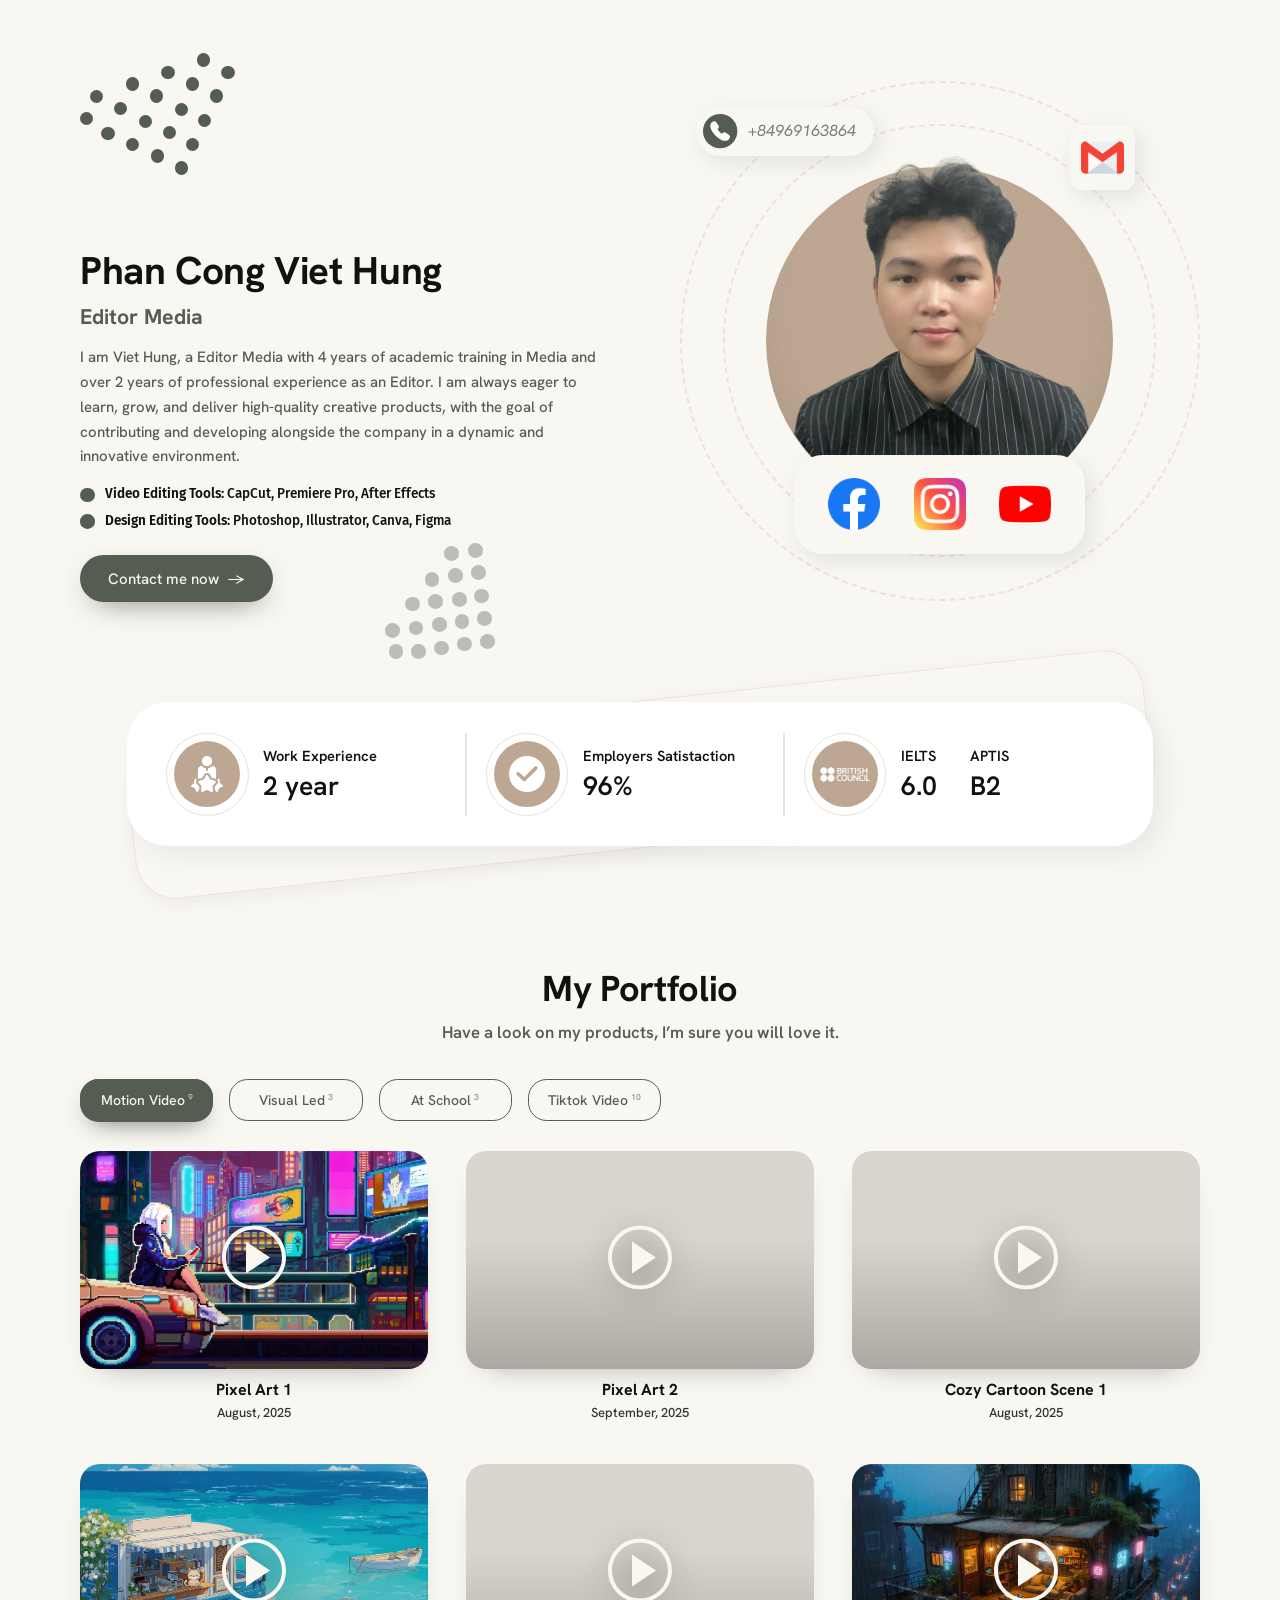
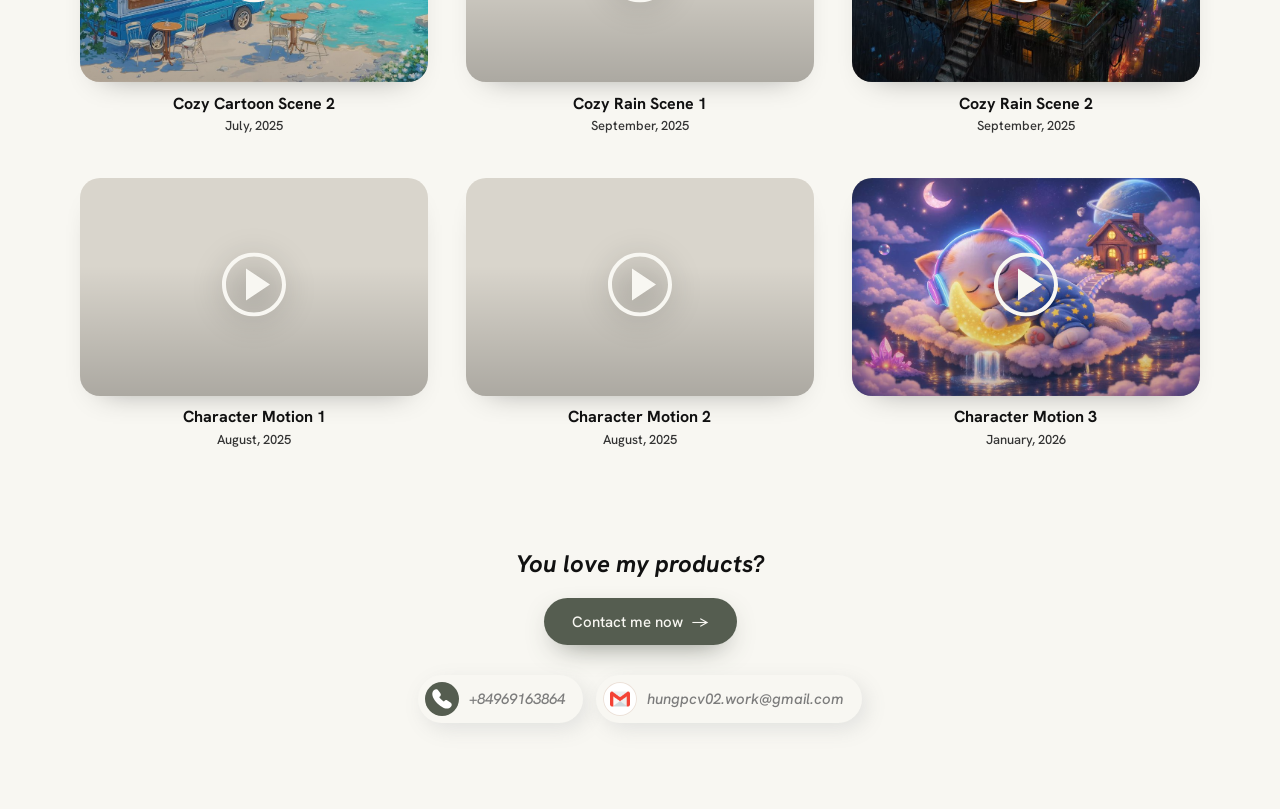
==== Phan Công Việt Hùng/Portfolio/Phan-Cong-Viet-Hung-Portfolio.html @ 5bf3be2d "Portfolio: căn chỉnh khung số điện thoại và khung mạng xã hội Co-Authored-By: Claude Opus 5.5 <norep" ====
<!doctype html>
<html lang="en">
<head>
<meta charset="utf-8">
<meta name="viewport" content="width=device-width, initial-scale=1">
<title>Phan Cong Viet Hung Portfolio</title>
<meta name="description" content="Phan Cong Viet Hung — Editor Media portfolio: motion video, visual LED, school projects and TikTok videos.">
<link rel="preconnect" href="https://fonts.googleapis.com">
<link rel="preconnect" href="https://fonts.gstatic.com" crossorigin>
<link href="https://fonts.googleapis.com/css2?family=Fira+Sans:wght@500;600&family=Hanken+Grotesk:ital,wght@0,400;0,500;0,600;0,700;1,400;1,500;1,700&display=swap" rel="stylesheet">
<link rel="preload" as="image" href="assets/avatar.png">
<script>document.documentElement.classList.add("js")</script>
<style>
/* =====================================================================
   1 đơn vị (--u) = 1px trong frame Figma 1920px.
   Trang được giới hạn ở 1600px để mọi thứ không bị phình to trên màn hình lớn,
   và mọi cỡ chữ đều có mức tối thiểu để không quá nhỏ trên laptop/tablet.
   ===================================================================== */
:root{
  --u: calc(min(100vw, 1600px) / 1920);
  --bg:#f8f7f2;
  --green:#555d50;
  --green-d:#434a3f;
  --beige:#bda792;
  --line:#ece2d9;
  --grey:#7c7c7c;
  --grey2:#83898e;
  --out-expo:cubic-bezier(.16,1,.3,1);
  --out-quart:cubic-bezier(.25,1,.5,1);
  --in-out:cubic-bezier(.65,0,.35,1);
  --spring:cubic-bezier(.34,1.56,.64,1);

  /* Thang cỡ chữ (ở 1600px: 48 / 45 / 30 / 21 / 17.5 / 15 px) */
  --fs-display: max(32px, calc(58 * var(--u)));
  --fs-h2:      max(30px, calc(54 * var(--u)));
  --fs-h3:      max(22px, calc(36 * var(--u)));
  --fs-lead:    max(16px, calc(25 * var(--u)));
  --fs-body:    max(15px, calc(21 * var(--u)));
  --fs-small:   max(13px, calc(18 * var(--u)));
  --fs-btn:     max(15px, calc(21 * var(--u)));
}
*{box-sizing:border-box;margin:0;padding:0}
html{scroll-behavior:smooth;-webkit-text-size-adjust:100%}
body{background:var(--bg);color:#111;font-family:"Hanken Grotesk",system-ui,sans-serif;-webkit-font-smoothing:antialiased;overflow-x:hidden}
a{color:inherit;text-decoration:none}
img{display:block;max-width:100%;height:auto}
button{font:inherit}
::selection{background:var(--green);color:var(--bg)}

.progress{position:fixed;inset:0 0 auto 0;height:3px;z-index:90;background:var(--green);transform-origin:0 50%;scale:0 1}

.page{max-width:calc(1920 * var(--u));margin:0 auto;padding:0 calc(120 * var(--u))}

/* ================= HERO ================= */
.hero{position:relative;display:grid;grid-template-columns:minmax(0,1fr) calc(780 * var(--u));gap:calc(110 * var(--u));align-items:center;padding-top:calc(120 * var(--u))}
.deco{position:absolute;left:0;top:0;pointer-events:none}
.dot{position:absolute;border-radius:50%;background:var(--green)}
.d2 .dot{background:#bbbdb8}

.desc{position:relative;z-index:1;align-self:start;padding-top:calc(250 * var(--u))}
.name{font-size:var(--fs-display);line-height:1.25;font-weight:700;letter-spacing:-.01em}
.name .w{display:inline-block;overflow:hidden;vertical-align:top;padding-bottom:.06em;margin-bottom:-.06em}
.name .w>span{display:inline-block}
.role{margin-top:calc(12 * var(--u));font-size:max(19px, calc(32 * var(--u)));line-height:1.3;font-weight:700;color:var(--green)}
.bio{margin-top:calc(22 * var(--u));max-width:36em;font-size:var(--fs-body);line-height:1.65;font-weight:500;color:var(--green)}
.tools{list-style:none;margin-top:calc(22 * var(--u));display:grid;gap:calc(10 * var(--u));font-family:"Fira Sans",sans-serif;font-weight:500;font-size:max(13.5px, calc(19 * var(--u)));line-height:1.5}
.tools li{position:relative;padding-left:max(22px, calc(38 * var(--u)))}
.tools li::before{content:"";position:absolute;left:0;top:.28em;width:max(12px, calc(22 * var(--u)));aspect-ratio:1;border-radius:50%;background:var(--green)}
.tools b{font-weight:600}

/* Buttons: shine + magnetic */
.btn{position:relative;overflow:hidden;display:inline-flex;align-items:center;justify-content:center;gap:.6em;isolation:isolate;
  background:var(--green);color:var(--bg);font-weight:500;border-radius:999px;white-space:nowrap;
  padding:max(13px, calc(22 * var(--u))) max(26px, calc(42 * var(--u)));font-size:var(--fs-btn);line-height:1.2;
  box-shadow:0 10px 30px -14px rgba(67,74,63,.9);
  transition:background-color .4s var(--out-quart),box-shadow .4s var(--out-quart)}
.btn::after{content:"";position:absolute;inset:0;z-index:-1;background:linear-gradient(105deg,transparent 30%,rgba(255,255,255,.28) 50%,transparent 70%);translate:-110% 0;transition:translate .8s var(--out-expo)}
.btn:hover{background:var(--green-d);box-shadow:0 18px 36px -16px rgba(67,74,63,1)}
.btn:hover::after{translate:110% 0}
.btn .arrow{display:inline-block;transition:translate .4s var(--out-expo)}
.btn:hover .arrow{translate:4px 0}
.btn:active{scale:.97}
.desc .btn{margin-top:calc(36 * var(--u))}

/* Visual: mọi vị trí con theo % của khung (giống tỉ lệ group Figma 960×960) */
.visual{position:relative;width:100%;aspect-ratio:1;container-type:inline-size}
.layer{position:absolute;will-change:transform}
.layer>*{width:100%;height:100%}
.ring{border-radius:50%;border:max(2px, calc(4 * var(--u))) dashed var(--line)}
.l-ring1{inset:0}
.l-ring2{inset:8.333%}
.l-core{left:15.625%;top:7.396%;width:68.646%;aspect-ratio:659/658}
.disc{position:absolute;left:1.52%;top:13.53%;width:97.12%;height:auto;aspect-ratio:1;border-radius:50%;background:var(--beige);box-shadow:inset 0 -30px 60px -30px rgba(0,0,0,.18)}
.avatar{position:absolute;inset:0;
  -webkit-mask:radial-gradient(ellipse 48.6% 48.65% at 50.1% 62.2%,#000 99.6%,transparent 100%),linear-gradient(#000,#000) top/100% 62.2% no-repeat;
          mask:radial-gradient(ellipse 48.6% 48.65% at 50.1% 62.2%,#000 99.6%,transparent 100%),linear-gradient(#000,#000) top/100% 62.2% no-repeat}
.avatar img{width:100%;height:100%;object-fit:cover}
.box{background:var(--bg);box-shadow:calc(8 * var(--u)) calc(10 * var(--u)) calc(30 * var(--u)) rgba(119,126,130,.16)}
/* social + phone boxes size from the visual's own width (cqw) so they stay balanced at any screen size */
.l-social{left:50%;top:72%;width:auto;height:auto;margin-left:-28cqw}
.social{display:flex;align-items:center;justify-content:space-evenly;width:56cqw;height:19cqw;border-radius:5.5cqw}
.social a{display:grid;place-items:center;width:10cqw;height:10cqw;flex:none;transition:translate .5s var(--spring),scale .5s var(--spring)}
.social a:hover{translate:0 -10%;scale:1.1}
.social a img{width:100%;height:100%;object-fit:contain}
.l-phone{left:3%;top:5%;width:auto;height:auto}
.phone{display:flex;align-items:center;gap:2cqw;width:auto;height:auto;padding:1.4cqw 3.4cqw 1.4cqw 1.4cqw;border-radius:999px;white-space:nowrap;transition:scale .4s var(--spring)}
.phone:hover{scale:1.05}
.phone svg{flex:none;width:6.6cqw;height:6.6cqw}
.phone span{font-style:italic;font-size:3.1cqw;line-height:1;color:var(--grey)}
.l-mail{left:75%;top:8.438%;width:12.5%;aspect-ratio:1}
.mail{display:grid!important;place-items:center;border-radius:calc(18 * var(--u));transition:scale .4s var(--spring),rotate .4s var(--spring)}
.mail:hover{scale:1.1}
.mail img{width:66.7%}

/* ================= STATS ================= */
.stats{position:relative;margin:calc(150 * var(--u)) calc(71 * var(--u)) 0}
.stats .tilt{position:absolute;inset:-1%  .2%;border:1px solid var(--line);border-radius:calc(60 * var(--u));box-shadow:0 calc(8 * var(--u)) calc(30 * var(--u)) rgba(0,0,0,.05);rotate:-6.2deg}
.stats .card{position:relative;display:grid;grid-template-columns:1fr 1fr 1.1fr;background:#fff;border-radius:calc(60 * var(--u));
  padding:calc(46 * var(--u)) calc(30 * var(--u));box-shadow:calc(16 * var(--u)) calc(16 * var(--u)) calc(40 * var(--u)) rgba(0,0,0,.06)}
.stat{display:flex;align-items:center;gap:calc(22 * var(--u));padding:0 calc(28 * var(--u))}
.stat+.stat{border-left:max(2px, calc(4 * var(--u))) solid var(--line)}
.stat .ic{flex:none;width:max(62px, calc(124 * var(--u)));aspect-ratio:1;border-radius:50%;border:1px solid var(--line);display:grid;place-items:center;transition:rotate .6s var(--spring)}
.stat:hover .ic{rotate:-10deg}
.stat .ic span{width:82%;aspect-ratio:1;border-radius:50%;background:var(--beige);display:grid;place-items:center}
.stat .ic img{width:54%}
.stat .ic img.bc{width:82%}
.stat small{display:block;font-size:max(14px, calc(22 * var(--u)));line-height:1.3;font-weight:600}
.stat b{display:block;margin-top:calc(6 * var(--u));font-size:max(22px, calc(40 * var(--u)));line-height:1.25;font-weight:600;font-variant-numeric:tabular-nums}
.stat .pair{display:flex;gap:calc(50 * var(--u))}

/* ================= PORTFOLIO ================= */
.portfolio{padding-top:calc(180 * var(--u))}
.portfolio h2{text-align:center;font-size:var(--fs-h2);line-height:1.25;font-weight:700;letter-spacing:-.01em}
.portfolio .sub{text-align:center;margin-top:calc(14 * var(--u));font-size:var(--fs-lead);line-height:1.4;font-weight:600;color:var(--green)}

.tabs{position:relative;display:flex;flex-wrap:wrap;gap:calc(24 * var(--u));margin-top:calc(52 * var(--u))}
.tab{position:relative;z-index:1;min-width:max(118px, calc(200 * var(--u)));padding:max(11px, calc(18 * var(--u))) max(16px, calc(28 * var(--u)));
  border-radius:max(14px, calc(28 * var(--u)));border:1px solid var(--green);background:transparent;cursor:pointer;
  font-weight:500;font-size:max(14px, calc(21 * var(--u)));line-height:1.2;color:var(--green);
  transition:color .45s var(--in-out),translate .4s var(--out-expo),background-color .3s}
.tab:hover:not(.on){background:rgba(85,93,80,.07);translate:0 -2px}
.tab.on{color:var(--bg)}
.tab sup{font-size:.62em;margin-left:.35em;opacity:.6;font-weight:600;vertical-align:.5em}
.pill{position:absolute;z-index:0;left:0;top:0;border-radius:max(14px, calc(28 * var(--u)));background:var(--green);box-shadow:0 10px 24px -12px rgba(67,74,63,.9);
  transition:translate .6s var(--out-expo),width .6s var(--out-expo),height .6s var(--out-expo)}

.stack{position:relative;margin-top:calc(44 * var(--u))}
.grid{display:grid;grid-template-columns:repeat(3,minmax(0,1fr));gap:calc(64 * var(--u)) calc(56 * var(--u))}
.grid.tall{grid-template-columns:repeat(5,minmax(0,1fr));gap:calc(56 * var(--u)) calc(32 * var(--u))}
.item{text-align:center;cursor:pointer;outline:none}
.thumb{position:relative;aspect-ratio:16/10;border-radius:max(14px, calc(30 * var(--u)));overflow:hidden;
  background:linear-gradient(100deg,#e6e2d8 30%,#f1eee6 50%,#e6e2d8 70%) 0 0/300% 100%;animation:shimmer 1.4s linear infinite;
  transform:perspective(900px) rotateX(var(--rx,0deg)) rotateY(var(--ry,0deg));transition:transform .6s var(--out-expo),box-shadow .6s var(--out-expo);
  box-shadow:0 14px 30px -22px rgba(0,0,0,.45)}
.tall .thumb{aspect-ratio:9/16}
@keyframes shimmer{to{background-position:-150% 0}}
.thumb.ok{animation:none;background:#d9d5cc}
.thumb img{width:100%;height:100%;object-fit:cover;opacity:0;scale:1.08;transition:opacity .7s var(--out-quart),scale 1.2s var(--out-expo)}
.thumb.ok img{opacity:1;scale:1}
.thumb::before{content:"";position:absolute;inset:0;z-index:1;background:linear-gradient(180deg,transparent 40%,rgba(0,0,0,.35));opacity:.6;transition:opacity .5s}
.thumb::after{content:"";position:absolute;inset:0;z-index:2;pointer-events:none;opacity:0;transition:opacity .4s;
  background:radial-gradient(circle at var(--gx,50%) var(--gy,50%),rgba(255,255,255,.28),transparent 45%)}
.play{position:absolute;z-index:3;left:50%;top:50%;width:clamp(44px, calc(96 * var(--u)), 84px);aspect-ratio:1;translate:-50% -50%;transition:scale .5s var(--spring)}
.play svg{width:100%;height:100%;filter:drop-shadow(0 4px 14px rgba(0,0,0,.35))}
.play::before{content:"";position:absolute;inset:3%;border-radius:50%;border:2px solid rgba(248,247,242,.9);opacity:0}
.item.hov .thumb{box-shadow:0 30px 50px -28px rgba(0,0,0,.55);transition:transform .25s var(--out-quart),box-shadow .6s var(--out-expo)}
.item.hov .thumb img{scale:1.07}
.item.hov .thumb::before{opacity:1}
.item.hov .thumb::after{opacity:1}
.item.hov .play{scale:1.12}
.item.hov .play::before{animation:pulse 1.3s var(--out-quart) infinite}
@keyframes pulse{from{opacity:.9;scale:1}to{opacity:0;scale:1.7}}
.item:focus-visible .thumb{outline:3px solid var(--green);outline-offset:4px}
.item h3{margin-top:calc(18 * var(--u));font-size:max(15.5px, calc(24 * var(--u)));line-height:1.3;font-weight:700;transition:color .3s}
.tall .item h3{font-size:max(14px, calc(20 * var(--u)))}
.item.hov h3{color:var(--green)}
.item time{display:block;margin-top:calc(4 * var(--u));font-size:var(--fs-small);line-height:1.35;font-weight:500;color:#333}

/* ================= OUTRO ================= */
.outro{padding:calc(150 * var(--u)) 0 calc(130 * var(--u));display:flex;flex-direction:column;align-items:center;text-align:center}
.outro h2{font-size:var(--fs-h3);line-height:1.3;font-weight:700;font-style:italic}
.outro .btn{margin-top:calc(28 * var(--u))}
.contacts{display:flex;flex-wrap:wrap;justify-content:center;gap:calc(20 * var(--u));margin-top:calc(44 * var(--u))}
.chip{display:inline-flex;align-items:center;gap:max(10px, calc(14 * var(--u)));border-radius:999px;
  padding:max(7px, calc(10 * var(--u))) max(18px, calc(26 * var(--u))) max(7px, calc(10 * var(--u))) max(7px, calc(10 * var(--u)));
  font-style:italic;font-weight:500;font-size:var(--fs-body);color:var(--grey);
  transition:translate .45s var(--out-expo),box-shadow .45s var(--out-expo),color .3s}
.chip:hover{translate:0 -3px;color:var(--green);box-shadow:calc(8 * var(--u)) calc(14 * var(--u)) calc(34 * var(--u)) rgba(119,126,130,.24)}
.chip .ci{flex:none;width:max(34px, calc(46 * var(--u)));aspect-ratio:1;border-radius:50%;display:grid;place-items:center}
.chip svg{width:100%;height:100%}
.chip .ci.g{background:#fff;box-shadow:inset 0 0 0 1px var(--line)}
.chip .ci.g img{width:58%}

/* ================= MODAL ================= */
.modal{position:fixed;inset:0;z-index:100;display:grid;place-items:center;padding:20px;visibility:hidden}
.modal.open{visibility:visible}
.modal .bd{position:absolute;inset:0;background:rgba(22,24,21,.86);backdrop-filter:blur(10px);-webkit-backdrop-filter:blur(10px);opacity:0}
.modal .inner{position:relative;display:flex;flex-direction:column;align-items:center;gap:14px}
.modal .frame{width:min(1100px, calc(100vw - 40px), calc((100vh - 120px) * 16 / 9));aspect-ratio:16/9;border-radius:18px;overflow:hidden;background:#000;transform-origin:0 0}
.modal.v .frame{width:auto;height:min(82vh, 900px);aspect-ratio:9/16;max-width:calc(100vw - 40px)}
.modal iframe{width:100%;height:100%;border:0;display:block}
.modal .meta{display:flex;align-items:center;gap:18px;color:#fff;opacity:0}
.modal .meta strong{font-size:16px}
.modal .meta a{font-size:14px;font-weight:600;opacity:.8;text-decoration:underline;text-underline-offset:3px}
.modal .meta a:hover{opacity:1}
.modal .close{position:absolute;top:18px;right:20px;z-index:2;width:46px;height:46px;border-radius:50%;border:1.5px solid rgba(255,255,255,.7);background:rgba(255,255,255,.06);color:#fff;font-size:22px;cursor:pointer;opacity:0;transition:rotate .4s var(--out-expo),background-color .3s}
.modal .close:hover{rotate:90deg;background:rgba(255,255,255,.16)}

/* ================= MOTION: trạng thái ban đầu (chỉ khi có JS) ================= */
.js .intro{opacity:0}
.js .name .w>span{translate:0 110%}
.js .ring{opacity:0;scale:.82;rotate:-40deg}
.js .disc{scale:0}
.js .avatar img{translate:0 34%;opacity:0}
.js .social{opacity:0;translate:0 40%}
.js .social a{scale:0}
.js .phone{opacity:0;translate:-30% 0}
.js .mail{opacity:0;translate:40% 0;rotate:18deg}
.js .dot{scale:0}

.go .intro{animation:fadeUp 1s var(--out-expo) both;animation-delay:var(--d,0s)}
.go .name .w>span{transition:translate 1.1s var(--out-expo);transition-delay:calc(.1s + var(--i) * .07s);translate:0 0}
.go .ring{animation:ringIn 1.6s var(--out-expo) .1s both, spin 90s linear 1.7s infinite}
.go .l-ring2 .ring{animation:ringIn 1.6s var(--out-expo) .2s both, spin 70s linear 1.8s infinite reverse}
.go .disc{transition:scale 1.1s var(--spring) .25s;scale:1}
.go .avatar img{transition:translate 1.3s var(--out-expo) .45s,opacity .6s ease .45s;translate:0 0;opacity:1}
.go .social{transition:translate 1s var(--out-expo) .75s,opacity .6s ease .75s;translate:0 0;opacity:1}
.go .social a{transition:scale .7s var(--spring);transition-delay:calc(.95s + var(--i) * .09s);scale:1}
.go .social a:hover{transition-delay:0s;scale:1.1}
.go .phone{animation:inLeft 1s var(--out-expo) .9s both, bob 5s ease-in-out 1.9s infinite}
.go .mail{animation:inRight 1s var(--out-expo) 1s both, bob 5.6s ease-in-out 2s infinite}
.go .dot{transition:scale .6s var(--spring);transition-delay:calc(.3s + var(--i) * .03s);scale:1}
.go .d1 .dot,.go .d2 .dot{animation:breathe 4s ease-in-out infinite;animation-delay:calc(var(--i) * .12s)}
@keyframes fadeUp{from{opacity:0;translate:0 26px;filter:blur(6px)}to{opacity:1;translate:0 0;filter:blur(0)}}
@keyframes ringIn{from{opacity:0;scale:.82;rotate:-40deg}to{opacity:1;scale:1;rotate:0deg}}
@keyframes spin{from{rotate:0deg}to{rotate:360deg}}
@keyframes inLeft{from{opacity:0;translate:-30% 0}to{opacity:1;translate:0 0}}
@keyframes inRight{from{opacity:0;translate:40% 0;rotate:18deg}to{opacity:1;translate:0 0;rotate:0deg}}
@keyframes bob{0%,100%{translate:0 0}50%{translate:0 -12%}}
@keyframes breathe{0%,100%{translate:0 0}50%{translate:0 -3px}}

/* Scroll reveal */
.js [data-reveal]{opacity:0;translate:0 48px;transition:opacity .9s var(--out-quart),translate 1.1s var(--out-expo);transition-delay:var(--d,0s)}
.js [data-reveal].in{opacity:1;translate:0 0}
.js .stats .tilt{rotate:0deg;opacity:0;transition:rotate 1.6s var(--out-expo) .25s,opacity .8s ease .25s}
.js .stats.in .tilt{rotate:-6.2deg;opacity:1}
.js .stats .ic{scale:0;transition:scale .8s var(--spring),rotate .6s var(--spring)}
.js .stats.in .ic{scale:1}
.js .stats.in .stat:nth-child(2) .ic{transition-delay:.12s,0s}
.js .stats.in .stat:nth-child(3) .ic{transition-delay:.24s,0s}
.js .stack:not(.in) .item{opacity:0}

/* ================= RESPONSIVE ================= */
@media (max-width:1200px){ .d2{display:none} }
@media (max-width:1100px){
  .grid.tall{grid-template-columns:repeat(4,minmax(0,1fr))}
}
@media (max-width:900px){
  .page{padding:0 20px}
  .hero{grid-template-columns:minmax(0,1fr);gap:8px;padding-top:24px}
  .deco{display:none}
  .visual{order:-1;width:min(100%,440px);justify-self:center}
  .phone span{font-size:max(13px, 3.1cqw)}
  .mail{border-radius:12px}
  .desc{padding-top:0}
  .stats{margin:56px 0 0}
  .stats .tilt{rotate:-3deg!important;border-radius:26px}
  .stats .card{grid-template-columns:minmax(0,1fr);padding:6px 20px;border-radius:26px}
  .stat{padding:16px 0;gap:16px}
  .stat+.stat{border-left:0;border-top:2px solid var(--line)}
  .stat .pair{gap:32px}
  .portfolio{padding-top:80px}
  .tabs{gap:10px;margin-top:26px}
  .tab{min-width:0;flex:1 1 calc(50% - 10px)}
  .stack{margin-top:26px}
  .grid{grid-template-columns:repeat(2,minmax(0,1fr));gap:30px 18px}
  .grid.tall{grid-template-columns:repeat(3,minmax(0,1fr));gap:26px 14px}
  .outro{padding:84px 0 64px}
  .contacts{gap:12px;margin-top:30px}
}
@media (max-width:560px){
  .grid{grid-template-columns:minmax(0,1fr)}
  .grid.tall{grid-template-columns:repeat(2,minmax(0,1fr))}
  .contacts{flex-direction:column;align-items:stretch;width:100%;max-width:340px}
  .chip{font-size:15px}
}
@media (prefers-reduced-motion:reduce){
  *,*::before,*::after{animation:none!important;transition:none!important}
  .js .intro,.js [data-reveal],.js .stack .item,.js .ring,.js .phone,.js .mail,.js .social,.js .avatar img{opacity:1!important;translate:none!important;rotate:none!important}
  .js .name .w>span,.js .disc,.js .dot,.js .social a,.js .stats .ic{translate:none!important;scale:1!important}
  .js .stats .tilt{opacity:1;rotate:-6.2deg}
}
</style>
</head>
<body>
<div class="progress" id="progress"></div>

<div class="page">
  <!-- ================= HERO ================= -->
  <header class="hero" id="hero">
    <div class="deco d1" id="d1"></div>
    <div class="deco d2" id="d2"></div>

    <div class="desc">
      <h1 class="name" id="name">Phan Cong Viet Hung</h1>
      <p class="role intro" style="--d:.45s">Editor Media</p>
      <p class="bio intro" style="--d:.55s">I am Viet Hung, a Editor Media with 4 years of academic training in Media and over 2 years of professional experience as an Editor. I am always eager to learn, grow, and deliver high-quality creative products, with the goal of contributing and developing alongside the company in a dynamic and innovative environment.</p>
      <ul class="tools">
        <li class="intro" style="--d:.65s"><b>Video Editing Tools:</b> CapCut, Premiere Pro, After Effects</li>
        <li class="intro" style="--d:.72s"><b>Design Editing Tools:</b> Photoshop, Illustrator, Canva, Figma</li>
      </ul>
      <a class="btn magnetic intro" style="--d:.82s" href="mailto:hungpcv02.work@gmail.com">Contact me now <span class="arrow">→</span></a>
    </div>

    <div class="visual" id="visual">
      <div class="layer l-ring1" data-depth="6"><div class="ring"></div></div>
      <div class="layer l-ring2" data-depth="10"><div class="ring"></div></div>
      <div class="layer l-core" data-depth="14">
        <div class="disc"></div>
        <div class="avatar"><img src="assets/avatar.png" alt="Phan Cong Viet Hung" width="720" height="720" fetchpriority="high"></div>
      </div>
      <div class="layer l-social" data-depth="22">
        <div class="social box">
          <a class="fb" style="--i:0" href="https://www.facebook.com/owenphan02/" target="_blank" rel="noopener" aria-label="Facebook"><img src="assets/icon-facebook.png" alt="" width="128" height="128"></a>
          <a class="ig" style="--i:1" aria-label="Instagram"><img src="assets/icon-instagram.png" alt="" width="128" height="128"></a>
          <a class="yt" style="--i:2" aria-label="YouTube"><img src="assets/icon-youtube.png" alt="" width="128" height="128"></a>
        </div>
      </div>
      <div class="layer l-phone" data-depth="30">
        <a class="phone box" href="tel:+84969163864">
          <svg viewBox="0 0 56 56" aria-hidden="true"><circle cx="28" cy="28" r="28" fill="#555D50"/><path id="phonePath" fill="#fff" d="M36.1566 43.8269C34.4716 43.8269 32.6971 43.4253 30.863 42.6518C29.0736 41.8933 27.2693 40.8521 25.5098 39.5878C23.7651 38.3086 22.0802 36.8807 20.4846 35.319C18.904 33.7275 17.4725 32.0467 16.205 30.3213C14.9226 28.5365 13.8938 26.7516 13.1631 25.0262C12.3877 23.1819 12 21.397 12 19.7162C12 18.5561 12.2088 17.4554 12.6114 16.4291C13.0289 15.3731 13.6999 14.3914 14.6095 13.5436C15.7577 12.4131 17.0699 11.8479 18.4716 11.8479C19.0531 11.8479 19.6496 11.9818 20.1566 12.2198C20.7381 12.4875 21.2302 12.8891 21.5881 13.4246L25.0475 18.2883C25.3607 18.7197 25.5993 19.1362 25.7633 19.5526C25.9571 19.9988 26.0615 20.4451 26.0615 20.8764C26.0615 21.4416 25.8975 21.9919 25.5843 22.5125C25.3607 22.9141 25.0177 23.3455 24.5853 23.7768L23.5713 24.8329C23.5862 24.8775 23.6011 24.9072 23.616 24.937C23.795 25.2493 24.1528 25.7848 24.8388 26.588C25.5694 27.4209 26.2554 28.1795 26.9413 28.8786C27.8211 29.7413 28.5517 30.4255 29.2377 30.9907C30.0876 31.7046 30.6393 32.0616 30.9674 32.2252L32.0261 31.2287C32.4884 30.7676 32.9357 30.4255 33.3681 30.2024C34.1883 29.6966 35.2321 29.6074 36.2759 30.0387C36.6636 30.2024 37.0811 30.4255 37.5284 30.7378L42.479 34.2481C43.0308 34.6199 43.4334 35.0959 43.672 35.6611C43.8956 36.2263 44 36.7469 44 37.2675C44 37.9814 43.836 38.6954 43.5228 39.3647C43.2097 40.034 42.822 40.6141 42.3299 41.1496C41.48 42.0866 40.5555 42.7559 39.4818 43.1873C38.4529 43.6038 37.3346 43.8269 36.1566 43.8269Z"/></svg>
          <span>+84969163864</span>
        </a>
      </div>
      <div class="layer l-mail" data-depth="34">
        <a class="mail box" href="mailto:hungpcv02.work@gmail.com" aria-label="Email"><img src="assets/icon-gmail.png" alt="" width="256" height="256"></a>
      </div>
    </div>
  </header>

  <!-- ================= STATS ================= -->
  <section class="stats" data-reveal id="stats">
    <div class="tilt"></div>
    <div class="card">
      <div class="stat">
        <div class="ic"><span><img src="assets/icon-experience.png" alt="" width="256" height="256"></span></div>
        <div><small>Work Experience</small><b><span data-count="2">2</span> year</b></div>
      </div>
      <div class="stat">
        <div class="ic"><span><img src="assets/icon-rating.png" alt="" width="256" height="256"></span></div>
        <div><small>Employers Satistaction</small><b><span data-count="96">96</span>%</b></div>
      </div>
      <div class="stat">
        <div class="ic"><span><img class="bc" src="assets/icon-british-council.png" alt="British Council" width="256" height="105"></span></div>
        <div class="pair">
          <div><small>IELTS</small><b><span data-count="6" data-dec="1">6.0</span></b></div>
          <div><small>APTIS</small><b>B2</b></div>
        </div>
      </div>
    </div>
  </section>

  <!-- ================= PORTFOLIO ================= -->
  <section class="portfolio" id="portfolio">
    <h2 data-reveal>My Portfolio</h2>
    <p class="sub" data-reveal style="--d:.08s">Have a look on my products, I’m sure you will love it.</p>
    <div class="tabs" id="tabs" role="tablist" data-reveal style="--d:.16s"><span class="pill" id="pill"></span></div>
    <div class="stack" id="stack"></div>
  </section>

  <!-- ================= OUTRO ================= -->
  <section class="outro" id="contact">
    <h2 data-reveal>You love my products?</h2>
    <a class="btn magnetic" data-reveal style="--d:.08s" href="mailto:hungpcv02.work@gmail.com">Contact me now <span class="arrow">→</span></a>
    <div class="contacts" data-reveal style="--d:.16s">
      <a class="chip box" href="tel:+84969163864">
        <span class="ci"><svg viewBox="0 0 56 56" aria-hidden="true"><circle cx="28" cy="28" r="28" fill="#555D50"/><use href="#phonePath"/></svg></span>
        +84969163864
      </a>
      <a class="chip box" href="mailto:hungpcv02.work@gmail.com">
        <span class="ci g"><img src="assets/icon-gmail.png" alt="" width="256" height="256"></span>
        hungpcv02.work@gmail.com
      </a>
    </div>
  </section>
</div>

<div class="modal" id="modal" aria-hidden="true" role="dialog" aria-modal="true">
  <div class="bd" id="bd"></div>
  <button class="close" id="close" aria-label="Close">✕</button>
  <div class="inner">
    <div class="frame" id="frame"></div>
    <div class="meta" id="meta"><strong id="mTitle"></strong><a id="mLink" href="#" target="_blank" rel="noopener">Mở trên Google Drive ↗</a></div>
  </div>
</div>

<script>
/* ===================== DỮ LIỆU (lấy từ Figma) ===================== */
const TABS = [
  { name:"Motion Video", tall:false, items:[
    ["Pixel Art 1","August, 2025","mv-pixel-art-1","1uDLops-fOggmvQqkDVErAvaRR-ZSFDLx"],
    ["Pixel Art 2","September, 2025","mv-pixel-art-2","1D6j1fR5b7tJpw9dWLfMpu7y7OrIZeSFC"],
    ["Cozy Cartoon Scene 1","August, 2025","mv-cozy-cartoon-1","1OlFOP4SInsd9shSRh2foUzjlDHCSASmn"],
    ["Cozy Cartoon Scene 2","July, 2025","mv-cozy-cartoon-2","12pvZXsti_UoKEafB_OHpGKKMvlhfAZYE"],
    ["Cozy Rain Scene 1","September, 2025","mv-cozy-rain-1","1ubH0HqoGTs3PK0389FvsDGJ691Z1lp45"],
    ["Cozy Rain Scene 2","September, 2025","mv-cozy-rain-2","1o9HMwWACn6vHQCazIzCLBbu42vdA4Wyz"],
    ["Character Motion 1","August, 2025","mv-character-1","1XesXzYx5mc4ElSv-m_nOc1xvKkdu24Hp"],
    ["Character Motion 2","August, 2025","mv-character-2","1r8u5kajVAFOdpTQac6_GD6nm_W9QTu4a"],
    ["Character Motion 3","January, 2026","mv-character-3","1r-i-6FrN-jq8epj9Iuyp1Ly1Vtow9x0T"],
  ]},
  { name:"Visual Led", tall:false, items:[
    ["Visual Led 1","January, 2026","led-1","1S4DA4NllJava4f6sMz96D2PyrSPJR0wo"],
    ["Visual Led 2","January, 2026","led-2","15DiKeBSF54caRK9ZdLaQDqZQLDkcbHxZ"],
    ["Visual Led 3","January, 2026","led-3","1PxlQJ8jmI_IyHAhmijXFfqajwwRQR2g1"],
  ]},
  { name:"At School", tall:false, items:[
    ["Mashup MV","January 3rd, 2023","school-mashup-mv","1_rqqVEMpKXoQEFMB0uKH0omSjIbJudFG"],
    ["Cấm Vứt Rác Tại Đây","December 28, 2021","school-cam-vut-rac","1Kf5C5jlfPF3vbviyXdHz5x-rzrS-oEzv"],
    ["Hà Nội ngày yêu","December 30, 2021","school-ha-noi-ngay-yeu","1i9_132PZFJ09k9DVAX8OFk1oFyuwls8R"],
  ]},
  { name:"Tiktok Video", tall:true, items:[
    ["Ngắm hoa anh đào tại Đài Loan","February 23th, 2023","tt-01","1DfTWhfPoK5eenL_MZXhnoBFewxwv9zDB"],
    ["Ngắm hoàng hôn tại Đài Loan","February 25th, 2023","tt-02","1HHUsxMV_I7Iybm9ODSmhs-IOAW4RuL5-"],
    ["Khu phố cổ tại Đài Bắc","February 28th, 2023","tt-03","1sEnXAqARlhUTbpl1ibKz0IOxjAcvSU0P"],
    ["Ngắm biển tại Đài Loan","February 28th, 2023","tt-04","1CxPGQDqmtFZKJVrLSQ-kbm7f1yA1Wbm-"],
    ["Top 5 địa điểm tại Đài Loan","March 6th, 2023","tt-05","1dTE36dHDMnJfPa5jke-badWg6nUv1z2u"],
    ["Tắm nước khoáng nóng tại Đài Loan","May 14th, 2023","tt-06","1tSngnuFW3X0m1QYV8Wn8eA_XEh6EIS_5"],
    ["Khu nhà cổ tại Đài Loan","May 19th, 2023","tt-07","1pbem-UOlcARakOHfpQSLDIxMr69jY5AD"],
    ["Nhà hàng view đẹp nhất Đài Loan","May 21th, 2023","tt-08","1HAF-wFjR0VEyaJg9MK0ri8FyhdzJVb6Q"],
    ["Công viên trò chơi miễn phí","May 23th, 2023","tt-09","1EMReMyWQHz9pP0Q7AomGDuEWg8DY3N7Q"],
    ["Bitan tại Đài Loan","May 27th, 2023","tt-10","1Ps654x2kH34D_XaJ6GfZPbJzwbF1tqBF"],
  ]},
];

/* ===================== HELPERS ===================== */
const $ = s => document.querySelector(s);
const RM = matchMedia("(prefers-reduced-motion: reduce)").matches;
const FINE = matchMedia("(hover: hover) and (pointer: fine)").matches;
const anim = (el, kf, o) => RM ? null : el.animate(kf, o);
const EXPO = "cubic-bezier(.16,1,.3,1)", INOUT = "cubic-bezier(.65,0,.35,1)";

/* ===================== HERO ===================== */
// Tách tên thành từng chữ để chữ "trồi" lên
(() => {
  const el = $("#name");
  el.innerHTML = el.textContent.trim().split(" ").map((w,i) => `<span class="w"><span style="--i:${i}">${w}</span></span>`).join(" ");
})();

// Chấm bi — toạ độ gốc từ Figma (đã trừ lề trái 120)
const DOTS1 = [[226,264],[262,282],[279,247],[189,247],[152,230],[208,212],[244,229],[262,194],[297,211],[315,174],[225,174],[279,156],[332,139],[295,120],[242,139],[189,156],[171,193],[120,208],[135,175]];
const DOTS2 = [[686,1145],[720,1141],[716,1107],[651,1151],[617,1156],[648,1116],[682,1111],[678,1078],[711,1073],[707,1038],[642,1081],[672,1042],[702,1005],[666,1009],[637,1048],[608,1085],[613,1121],[583,1156],[578,1125]];
function dots(el, pts, size, dy){
  const sorted = [...pts].sort((a,b) => (a[0]+a[1]) - (b[0]+b[1]));   // lan từ góc trên-trái
  el.innerHTML = sorted.map(([x,y],i) =>
    `<i class="dot" style="--i:${i};left:calc(${x-120}*var(--u));top:calc(${y-dy}*var(--u));width:calc(${size}*var(--u));height:calc(${size}*var(--u))"></i>`).join("");
}
dots($("#d1"), DOTS1, 20, 40);
dots($("#d2"), DOTS2, 22, 190);

// Bắt đầu chuỗi animation khi font + avatar sẵn sàng (tối đa chờ 1.2s)
Promise.race([
  Promise.all([document.fonts.ready, $(".avatar img").decode().catch(()=>{})]),
  new Promise(r => setTimeout(r, 1200))
]).then(() => requestAnimationFrame(() => document.body.classList.add("go")));

// Parallax theo chuột cho cụm avatar
if (FINE && !RM) {
  const hero = $("#hero"), layers = [...document.querySelectorAll("[data-depth]")];
  let tx = 0, ty = 0, x = 0, y = 0, raf = 0;
  const tick = () => {
    x += (tx - x) * .08; y += (ty - y) * .08;
    layers.forEach(l => { const d = +l.dataset.depth; l.style.transform = `translate3d(${(x*d).toFixed(2)}px, ${(y*d).toFixed(2)}px, 0)`; });
    raf = (Math.abs(tx-x) > .001 || Math.abs(ty-y) > .001) ? requestAnimationFrame(tick) : 0;
  };
  const kick = () => { if (!raf) raf = requestAnimationFrame(tick); };
  hero.addEventListener("pointermove", e => {
    const r = hero.getBoundingClientRect();
    tx = ((e.clientX - r.left) / r.width - .5) * 2 * -1;
    ty = ((e.clientY - r.top) / r.height - .5) * 2 * -1;
    kick();
  });
  hero.addEventListener("pointerleave", () => { tx = ty = 0; kick(); });
}

// Nút "hút" nhẹ theo con trỏ
if (FINE && !RM) document.querySelectorAll(".magnetic").forEach(b => {
  b.addEventListener("pointermove", e => {
    const r = b.getBoundingClientRect();
    b.style.transform = `translate(${(e.clientX - r.left - r.width/2) * .18}px, ${(e.clientY - r.top - r.height/2) * .3}px)`;
    b.style.transition = "transform .25s cubic-bezier(.25,1,.5,1), background-color .4s, box-shadow .4s";
  });
  b.addEventListener("pointerleave", () => {
    b.style.transform = "";
    b.style.transition = "transform .7s cubic-bezier(.34,1.56,.64,1), background-color .4s, box-shadow .4s";
  });
});

/* ===================== SCROLL ===================== */
const prog = $("#progress");
let sTick = false;
addEventListener("scroll", () => {
  if (sTick) return; sTick = true;
  requestAnimationFrame(() => {
    const h = document.documentElement.scrollHeight - innerHeight;
    prog.style.scale = `${h > 0 ? scrollY / h : 0} 1`;
    sTick = false;
  });
}, { passive:true });

function countUp(el){
  const end = +el.dataset.count, dec = +(el.dataset.dec || 0), t0 = performance.now(), dur = 1600;
  if (RM) return;
  const f = t => {
    const p = Math.min((t - t0) / dur, 1), e = 1 - Math.pow(1 - p, 4);
    el.textContent = (end * e).toFixed(dec);
    if (p < 1) requestAnimationFrame(f);
  };
  requestAnimationFrame(f);
}

const io = new IntersectionObserver(entries => entries.forEach(en => {
  if (!en.isIntersecting) return;
  const el = en.target;
  el.classList.add("in");
  io.unobserve(el);
  el.querySelectorAll("[data-count]").forEach(countUp);
  if (el === stack) revealItems(stack.firstElementChild, 0);
}), { threshold:.18, rootMargin:"0px 0px -6% 0px" });
document.querySelectorAll("[data-reveal]").forEach(el => io.observe(el));

/* ===================== PORTFOLIO ===================== */
const tabsEl = $("#tabs"), pill = $("#pill"), stack = $("#stack");
let current = 0, busy = false;

const PLAY = `<svg viewBox="0 0 120 120" aria-hidden="true"><path fill="#F8F7F2" d="M90.0056 59.9604L44.9972 89.9461V29.9746L90.0056 59.9604ZM60 0C26.9012 0 0 26.8835 0 59.9605C0 93.0375 26.9012 119.921 60 119.921C93.0988 119.921 120 93.0375 120 59.9605C120 26.8835 93.0988 0 60 0ZM60 7.47416C89.0448 7.47416 112.521 30.9349 112.521 59.9605C112.521 88.9861 89.0448 112.447 60 112.447C30.9552 112.447 7.47908 88.9861 7.47908 59.9605C7.47908 30.9349 30.9552 7.47416 60 7.47416Z"/></svg>`;

function buildGrid(i){
  const t = TABS[i], g = document.createElement("div");
  g.className = "grid" + (t.tall ? " tall" : "");
  g.innerHTML = t.items.map(([title, date, img, id]) => `
    <article class="item" tabindex="0" data-id="${id}" data-title="${title}" data-tall="${t.tall}">
      <div class="thumb">
        <img src="assets/thumbs/${img}.jpg" alt="${title}" loading="lazy" decoding="async" width="${t.tall?620:1040}" height="${t.tall?1100:650}">
        <span class="play">${PLAY}</span>
      </div>
      <h3>${title}</h3><time>${date}</time>
    </article>`).join("");
  g.querySelectorAll(".thumb img").forEach(im => {
    const ok = () => im.parentElement.classList.add("ok");
    if (im.complete && im.naturalWidth) ok(); else { im.addEventListener("load", ok); im.addEventListener("error", ok); }
  });
  return g;
}

function revealItems(grid, delay){
  [...grid.children].forEach((it, k) => {
    anim(it, [
      { opacity:0, transform:"translateY(46px) scale(.96)" },
      { opacity:1, transform:"none" }
    ], { duration:900, delay: delay + k * 70, easing:EXPO, fill:"backwards" });
  });
}

TABS.forEach((t, i) => {
  const b = document.createElement("button");
  b.className = "tab" + (i === current ? " on" : "");
  b.setAttribute("role", "tab");
  b.innerHTML = `${t.name}<sup>${t.items.length}</sup>`;
  b.onclick = () => select(i);
  tabsEl.appendChild(b);
});

function movePill(instant){
  const b = tabsEl.children[current + 1];   // +1 vì phần tử đầu là pill
  if (!b) return;
  if (instant) pill.style.transition = "none";
  pill.style.width = b.offsetWidth + "px";
  pill.style.height = b.offsetHeight + "px";
  pill.style.translate = `${b.offsetLeft}px ${b.offsetTop}px`;
  if (instant) { pill.offsetWidth; pill.style.transition = ""; }
}

stack.appendChild(buildGrid(current));
io.observe(stack);
movePill(true);
document.fonts.ready.then(() => movePill(true));
addEventListener("resize", () => movePill(true));

function select(i){
  if (i === current || busy) return;
  busy = true;
  const dir = i > current ? 1 : -1;
  current = i;
  [...tabsEl.querySelectorAll(".tab")].forEach((b, k) => b.classList.toggle("on", k === i));
  movePill();

  const old = stack.firstElementChild, h0 = stack.offsetHeight;
  const outItems = [...old.children];
  outItems.forEach((it, k) => anim(it, [
    { opacity:1, transform:"none" },
    { opacity:0, transform:`translateX(${-24 * dir}px) scale(.97)` }
  ], { duration:280, delay: Math.min(k, 6) * 22, easing:"cubic-bezier(.5,0,.75,0)", fill:"forwards" }));

  const swapIn = () => {
    const neu = buildGrid(i);
    old.remove();
    stack.appendChild(neu);
    const h1 = stack.offsetHeight;
    anim(stack, [{ height:h0 + "px" }, { height:h1 + "px" }], { duration:600, easing:INOUT });
    [...neu.children].forEach((it, k) => anim(it, [
      { opacity:0, transform:`translateX(${40 * dir}px) translateY(18px) scale(.96)` },
      { opacity:1, transform:"none" }
    ], { duration:850, delay: 40 + k * 55, easing:EXPO, fill:"backwards" }));
    busy = false;
  };
  RM ? swapIn() : setTimeout(swapIn, 280 + Math.min(outItems.length, 6) * 22);
}

// Hover: nghiêng 3D + ánh sáng theo con trỏ
stack.addEventListener("pointerover", e => { const it = e.target.closest(".item"); if (it) it.classList.add("hov"); });
stack.addEventListener("pointerout", e => {
  const it = e.target.closest(".item");
  if (it && !it.contains(e.relatedTarget)) { it.classList.remove("hov"); const t = it.querySelector(".thumb"); t.style.setProperty("--rx","0deg"); t.style.setProperty("--ry","0deg"); }
});
if (FINE && !RM) stack.addEventListener("pointermove", e => {
  const t = e.target.closest(".thumb"); if (!t) return;
  const r = t.getBoundingClientRect(), px = (e.clientX - r.left) / r.width, py = (e.clientY - r.top) / r.height;
  t.style.setProperty("--ry", `${(px - .5) * 10}deg`);
  t.style.setProperty("--rx", `${(.5 - py) * 8}deg`);
  t.style.setProperty("--gx", `${px * 100}%`);
  t.style.setProperty("--gy", `${py * 100}%`);
});

/* ===================== VIDEO MODAL (phóng ra từ đúng thumbnail) ===================== */
const modal = $("#modal"), frame = $("#frame"), bd = $("#bd"), meta = $("#meta"), closeBtn = $("#close");
let fromThumb = null;

function flipFrom(rect){
  const f = frame.getBoundingClientRect();
  return `translate(${rect.left - f.left}px, ${rect.top - f.top}px) scale(${rect.width / f.width}, ${rect.height / f.height})`;
}
function openVideo(it){
  fromThumb = it.querySelector(".thumb");
  const id = it.dataset.id;
  modal.classList.toggle("v", it.dataset.tall === "true");
  $("#mTitle").textContent = it.dataset.title;
  $("#mLink").href = `https://drive.google.com/file/d/${id}/view`;
  frame.innerHTML = "";
  modal.classList.add("open"); modal.setAttribute("aria-hidden", "false");
  document.body.style.overflow = "hidden";
  const r = fromThumb.getBoundingClientRect();
  anim(bd, [{ opacity:0 }, { opacity:1 }], { duration:450, easing:"ease", fill:"forwards" }) || (bd.style.opacity = 1);
  const a = anim(frame, [{ transform:flipFrom(r), borderRadius:"30px" }, { transform:"none", borderRadius:"18px" }], { duration:700, easing:EXPO });
  [meta, closeBtn].forEach(el => anim(el, [{ opacity:0, transform:"translateY(10px)" }, { opacity:1, transform:"none" }], { duration:500, delay:350, easing:EXPO, fill:"both" }) || (el.style.opacity = 1));
  const load = () => frame.innerHTML = `<iframe src="https://drive.google.com/file/d/${id}/preview" allow="autoplay; fullscreen" allowfullscreen></iframe>`;
  a ? a.finished.then(load) : load();
  closeBtn.focus({ preventScroll:true });
}
function closeVideo(){
  if (!modal.classList.contains("open")) return;
  frame.innerHTML = "";
  const done = () => {
    modal.classList.remove("open"); modal.setAttribute("aria-hidden", "true");
    document.body.style.overflow = "";
    [bd, meta, closeBtn].forEach(el => { el.getAnimations().forEach(x => x.cancel()); el.style.opacity = ""; });
  };
  if (RM) return done();
  const r = fromThumb.getBoundingClientRect();
  anim(bd, [{ opacity:1 }, { opacity:0 }], { duration:450, easing:"ease", fill:"forwards" });
  [meta, closeBtn].forEach(el => anim(el, [{ opacity:1 }, { opacity:0 }], { duration:200, fill:"forwards" }));
  anim(frame, [{ transform:"none", borderRadius:"18px" }, { transform:flipFrom(r), borderRadius:"30px", opacity:.6 }], { duration:550, easing:INOUT }).finished.then(done);
}
stack.addEventListener("click", e => { const it = e.target.closest(".item"); if (it) openVideo(it); });
stack.addEventListener("keydown", e => { const it = e.target.closest(".item"); if (it && (e.key === "Enter" || e.key === " ")) { e.preventDefault(); openVideo(it); } });
closeBtn.onclick = closeVideo;
bd.onclick = closeVideo;
addEventListener("keydown", e => { if (e.key === "Escape") closeVideo(); });
</script>
</body>
</html>
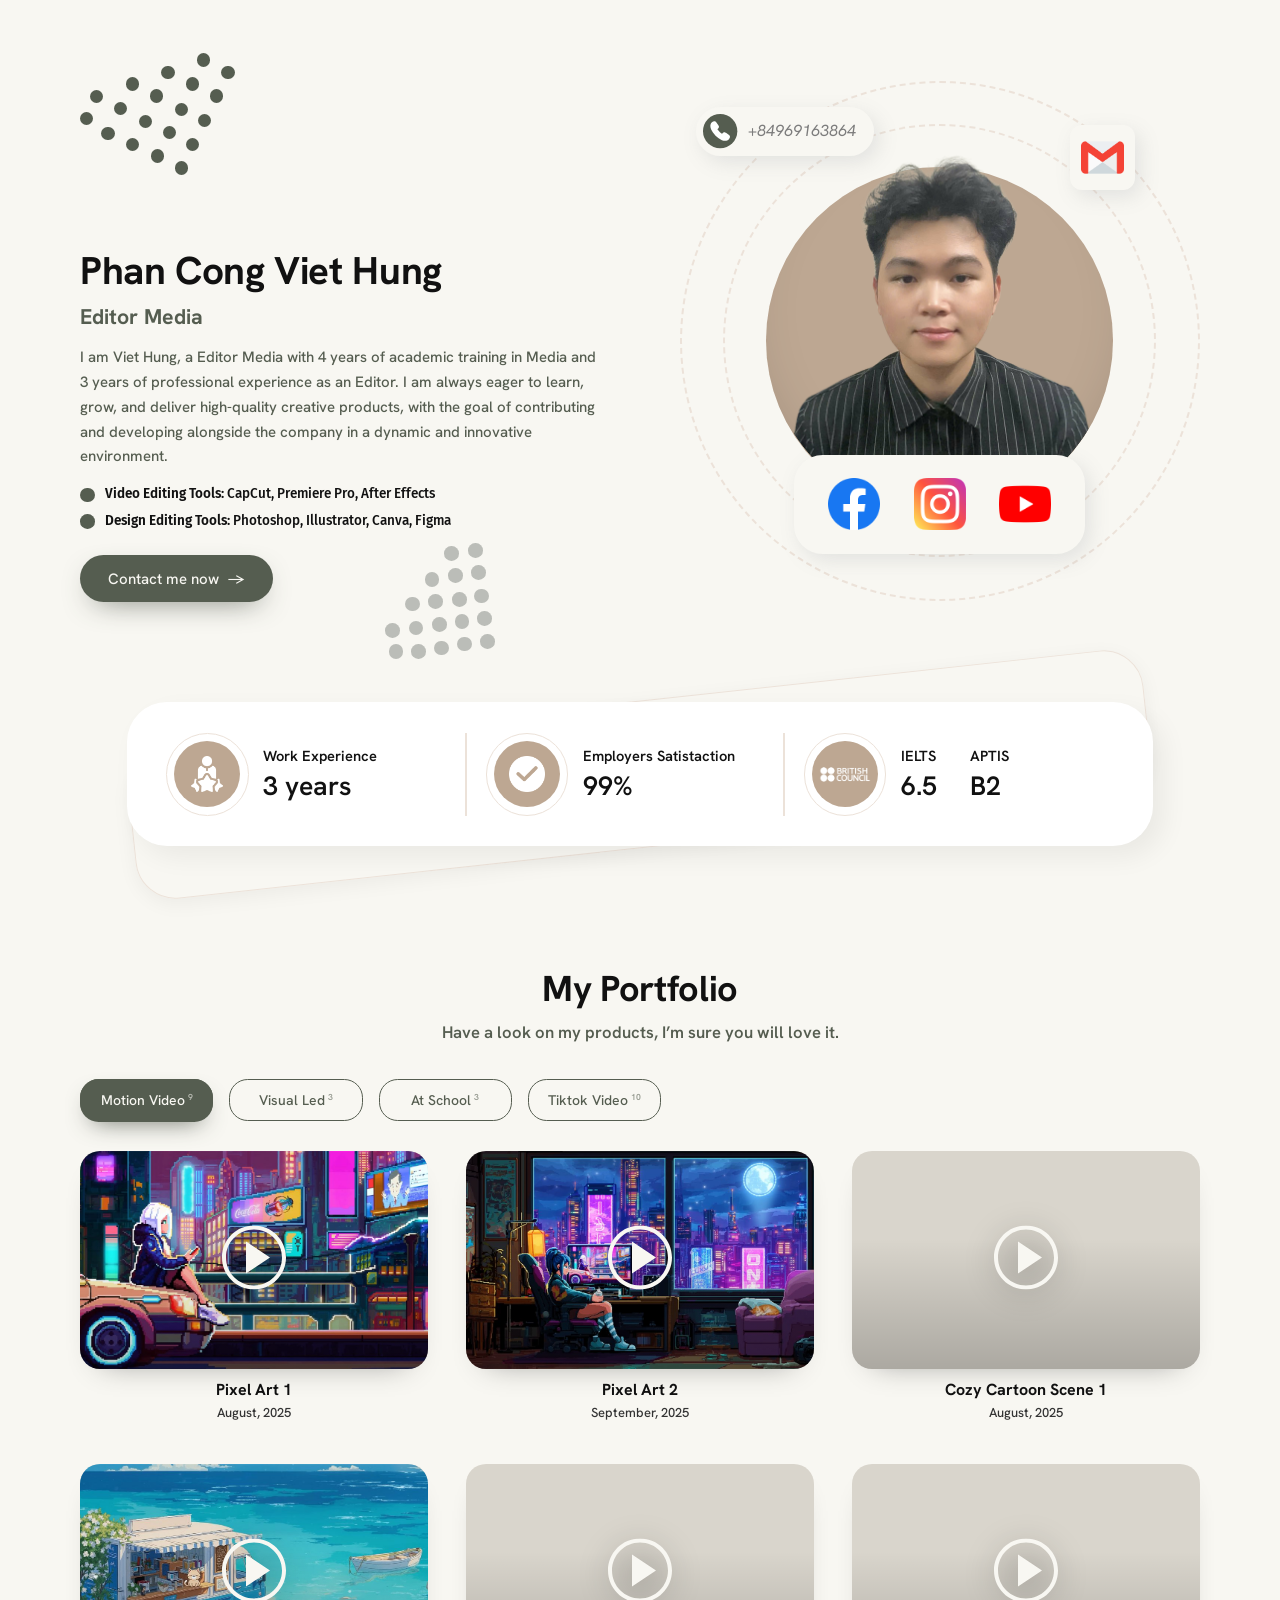
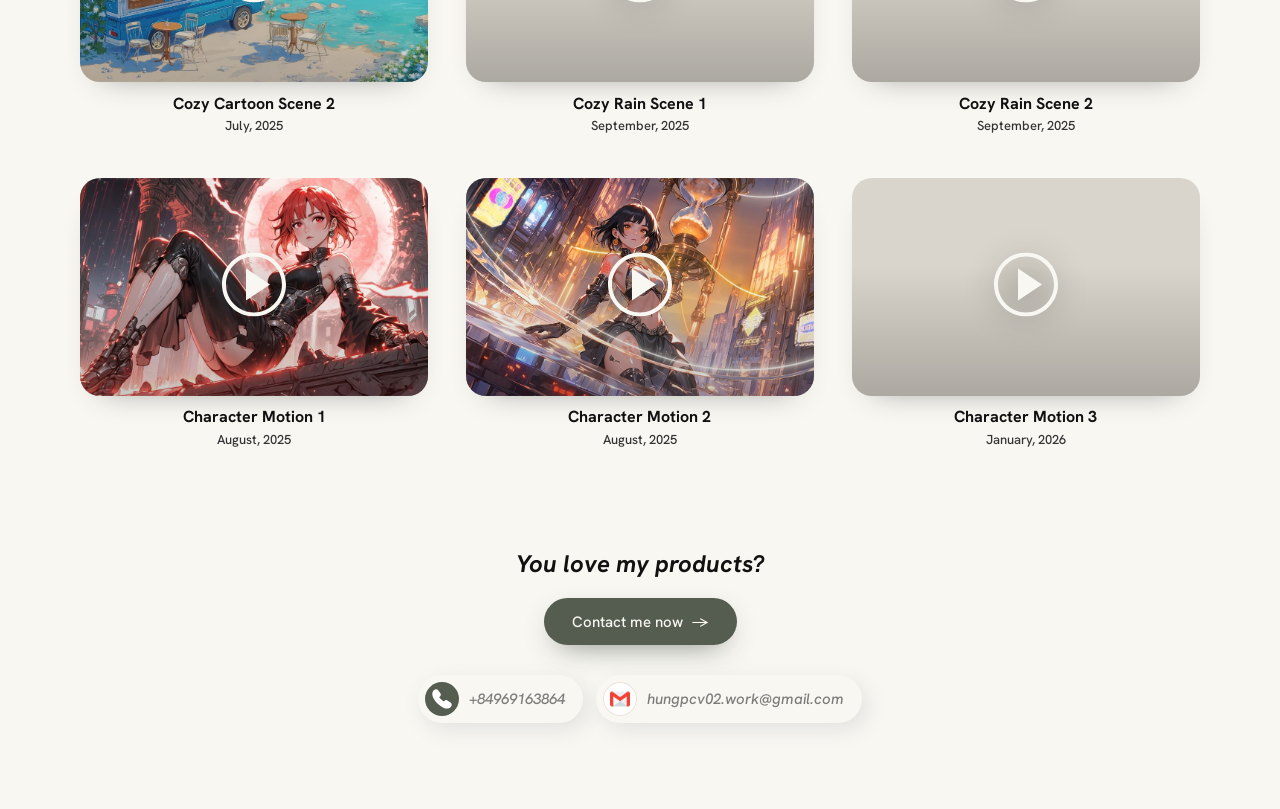
==== commit 74f7f402: "Portfolio: Cập nhật thông số: 3 years kinh nghiệm, 99% hài lòng, IELTS 6.5 Co-Authored-By: Claude Op" ====
--- a/Phan Công Việt Hùng/Portfolio/Phan-Cong-Viet-Hung-Portfolio.html
+++ b/Phan Công Việt Hùng/Portfolio/Phan-Cong-Viet-Hung-Portfolio.html
@@ -304,7 +304,7 @@
     <div class="desc">
       <h1 class="name" id="name">Phan Cong Viet Hung</h1>
       <p class="role intro" style="--d:.45s">Editor Media</p>
-      <p class="bio intro" style="--d:.55s">I am Viet Hung, a Editor Media with 4 years of academic training in Media and over 2 years of professional experience as an Editor. I am always eager to learn, grow, and deliver high-quality creative products, with the goal of contributing and developing alongside the company in a dynamic and innovative environment.</p>
+      <p class="bio intro" style="--d:.55s">I am Viet Hung, a Editor Media with 4 years of academic training in Media and 3 years of professional experience as an Editor. I am always eager to learn, grow, and deliver high-quality creative products, with the goal of contributing and developing alongside the company in a dynamic and innovative environment.</p>
       <ul class="tools">
         <li class="intro" style="--d:.65s"><b>Video Editing Tools:</b> CapCut, Premiere Pro, After Effects</li>
         <li class="intro" style="--d:.72s"><b>Design Editing Tools:</b> Photoshop, Illustrator, Canva, Figma</li>
@@ -344,16 +344,16 @@
     <div class="card">
       <div class="stat">
         <div class="ic"><span><img src="assets/icon-experience.png" alt="" width="256" height="256"></span></div>
-        <div><small>Work Experience</small><b><span data-count="2">2</span> year</b></div>
+        <div><small>Work Experience</small><b><span data-count="3">3</span> years</b></div>
       </div>
       <div class="stat">
         <div class="ic"><span><img src="assets/icon-rating.png" alt="" width="256" height="256"></span></div>
-        <div><small>Employers Satistaction</small><b><span data-count="96">96</span>%</b></div>
+        <div><small>Employers Satistaction</small><b><span data-count="99">99</span>%</b></div>
       </div>
       <div class="stat">
         <div class="ic"><span><img class="bc" src="assets/icon-british-council.png" alt="British Council" width="256" height="105"></span></div>
         <div class="pair">
-          <div><small>IELTS</small><b><span data-count="6" data-dec="1">6.0</span></b></div>
+          <div><small>IELTS</small><b><span data-count="6.5" data-dec="1">6.5</span></b></div>
           <div><small>APTIS</small><b>B2</b></div>
         </div>
       </div>
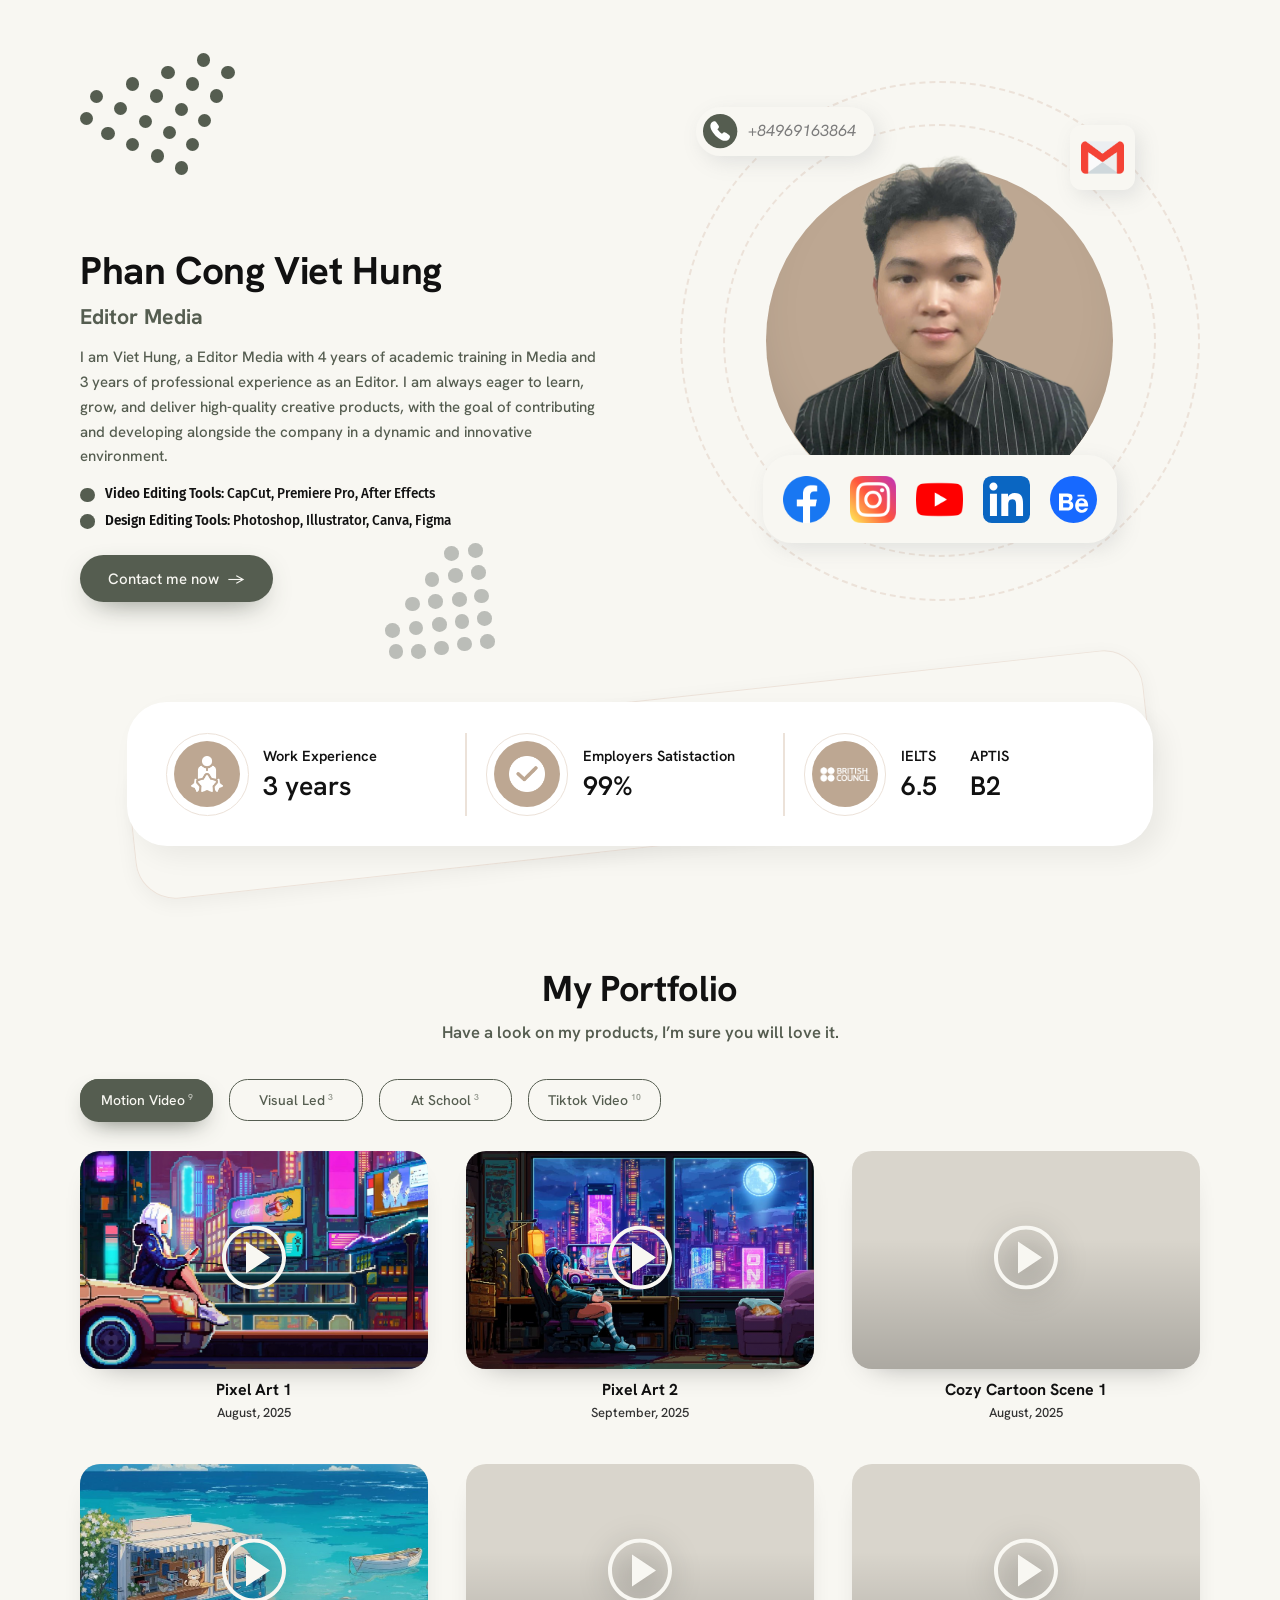
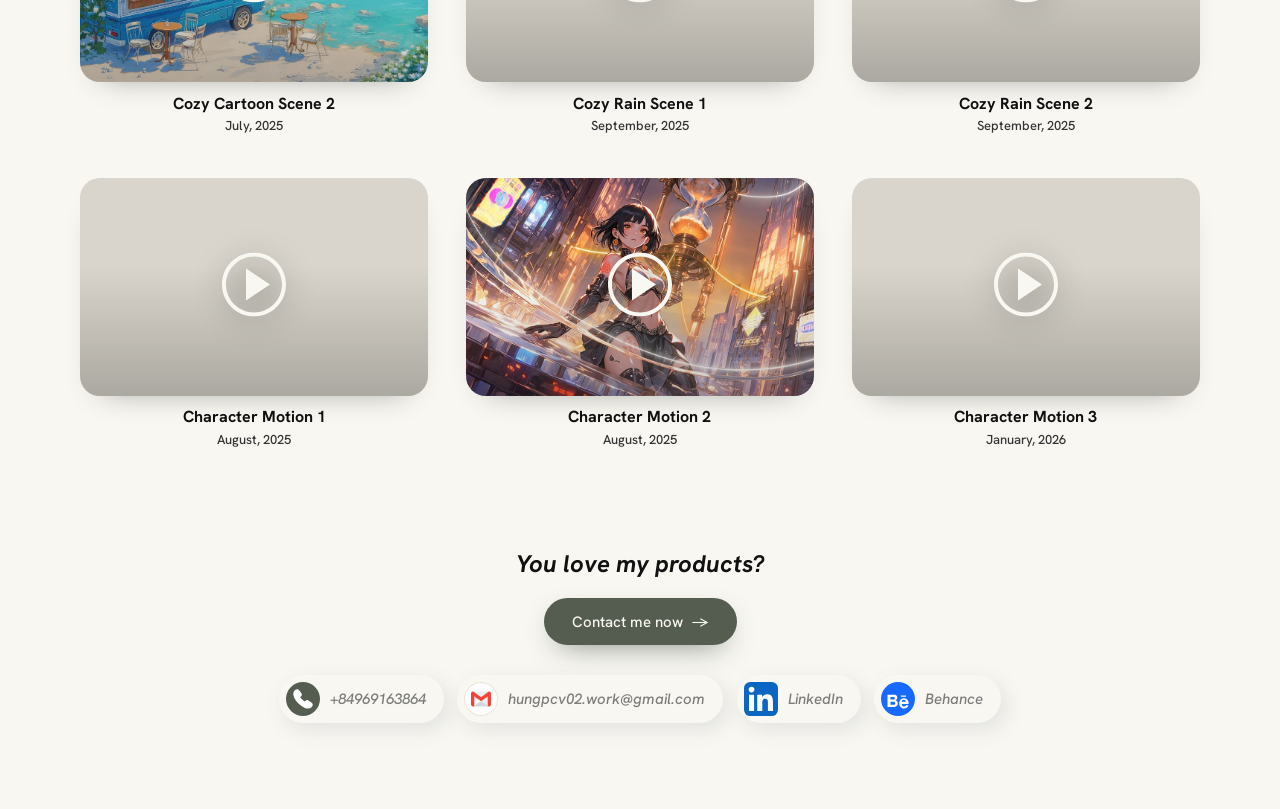
==== commit 6c35996a: "Portfolio: thêm LinkedIn, Behance; thumbnail LinkedIn, banner và cover Behance Co-Authored-By: Claud" ====
--- a/Phan Công Việt Hùng/Portfolio/Phan-Cong-Viet-Hung-Portfolio.html
+++ b/Phan Công Việt Hùng/Portfolio/Phan-Cong-Viet-Hung-Portfolio.html
@@ -97,9 +97,9 @@
 .avatar img{width:100%;height:100%;object-fit:cover}
 .box{background:var(--bg);box-shadow:calc(8 * var(--u)) calc(10 * var(--u)) calc(30 * var(--u)) rgba(119,126,130,.16)}
 /* social + phone boxes size from the visual's own width (cqw) so they stay balanced at any screen size */
-.l-social{left:50%;top:72%;width:auto;height:auto;margin-left:-28cqw}
-.social{display:flex;align-items:center;justify-content:space-evenly;width:56cqw;height:19cqw;border-radius:5.5cqw}
-.social a{display:grid;place-items:center;width:10cqw;height:10cqw;flex:none;transition:translate .5s var(--spring),scale .5s var(--spring)}
+.l-social{left:50%;top:72%;width:auto;height:auto;margin-left:-34cqw}
+.social{display:flex;align-items:center;justify-content:space-evenly;width:68cqw;height:17cqw;border-radius:5.5cqw}
+.social a{display:grid;place-items:center;width:9cqw;height:9cqw;flex:none;transition:translate .5s var(--spring),scale .5s var(--spring)}
 .social a:hover{translate:0 -10%;scale:1.1}
 .social a img{width:100%;height:100%;object-fit:contain}
 .l-phone{left:3%;top:5%;width:auto;height:auto}
@@ -190,6 +190,7 @@
 .chip svg{width:100%;height:100%}
 .chip .ci.g{background:#fff;box-shadow:inset 0 0 0 1px var(--line)}
 .chip .ci.g img{width:58%}
+.chip .ci.b img{width:100%;height:100%}
 
 /* ================= MODAL ================= */
 .modal{position:fixed;inset:0;z-index:100;display:grid;place-items:center;padding:20px;visibility:hidden}
@@ -324,6 +325,8 @@
           <a class="fb" style="--i:0" href="https://www.facebook.com/owenphan02/" target="_blank" rel="noopener" aria-label="Facebook"><img src="assets/icon-facebook.png" alt="" width="128" height="128"></a>
           <a class="ig" style="--i:1" aria-label="Instagram"><img src="assets/icon-instagram.png" alt="" width="128" height="128"></a>
           <a class="yt" style="--i:2" aria-label="YouTube"><img src="assets/icon-youtube.png" alt="" width="128" height="128"></a>
+          <a class="li" style="--i:3" href="https://www.linkedin.com/in/vi%E1%BB%87t-h%C3%B9ng-phan-c%C3%B4ng-b1b479398/" target="_blank" rel="noopener" aria-label="LinkedIn"><img src="assets/icon-linkedin.svg" alt="" width="128" height="128"></a>
+          <a class="be" style="--i:4" href="https://www.behance.net/vithng31" target="_blank" rel="noopener" aria-label="Behance"><img src="assets/icon-behance.svg" alt="" width="128" height="128"></a>
         </div>
       </div>
       <div class="layer l-phone" data-depth="30">
@@ -380,6 +383,14 @@
       <a class="chip box" href="mailto:hungpcv02.work@gmail.com">
         <span class="ci g"><img src="assets/icon-gmail.png" alt="" width="256" height="256"></span>
         hungpcv02.work@gmail.com
+      </a>
+      <a class="chip box" href="https://www.linkedin.com/in/vi%E1%BB%87t-h%C3%B9ng-phan-c%C3%B4ng-b1b479398/" target="_blank" rel="noopener">
+        <span class="ci b"><img src="assets/icon-linkedin.svg" alt="" width="128" height="128"></span>
+        LinkedIn
+      </a>
+      <a class="chip box" href="https://www.behance.net/vithng31" target="_blank" rel="noopener">
+        <span class="ci b"><img src="assets/icon-behance.svg" alt="" width="128" height="128"></span>
+        Behance
       </a>
     </div>
   </section>
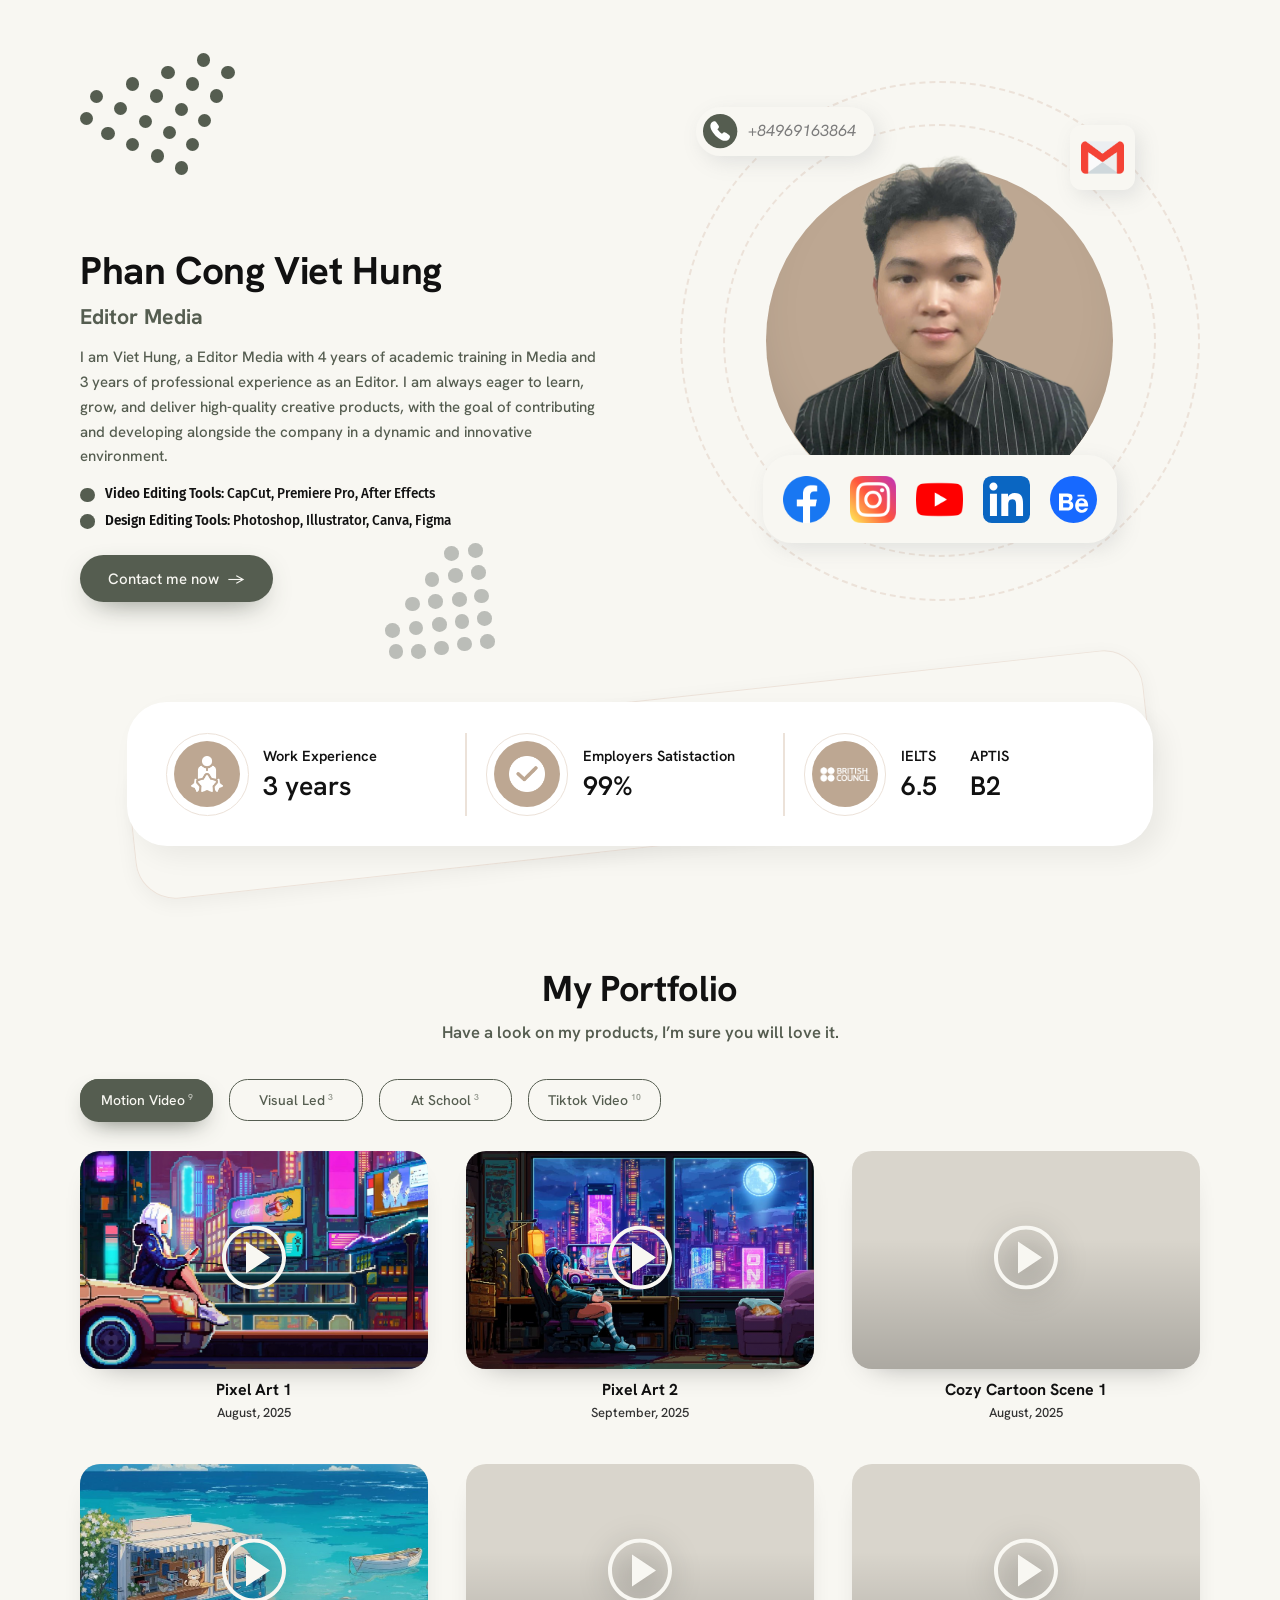
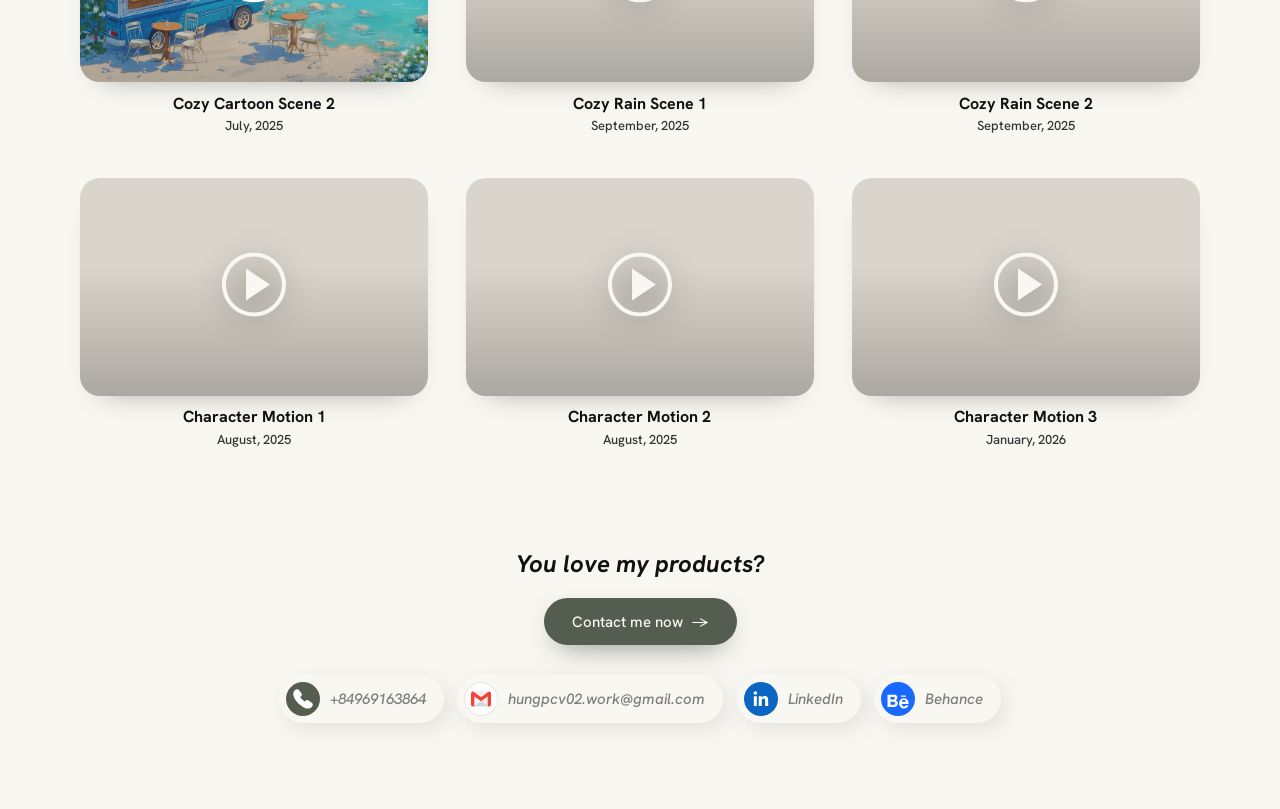
==== commit b4f8c401: "Portfolio: logo LinkedIn tròn ở nút liên hệ Co-Authored-By: Claude Opus 5.5 <noreply@anthropic.com>" ====
--- a/Phan Công Việt Hùng/Portfolio/Phan-Cong-Viet-Hung-Portfolio.html
+++ b/Phan Công Việt Hùng/Portfolio/Phan-Cong-Viet-Hung-Portfolio.html
@@ -385,7 +385,7 @@
         hungpcv02.work@gmail.com
       </a>
       <a class="chip box" href="https://www.linkedin.com/in/vi%E1%BB%87t-h%C3%B9ng-phan-c%C3%B4ng-b1b479398/" target="_blank" rel="noopener">
-        <span class="ci b"><img src="assets/icon-linkedin.svg" alt="" width="128" height="128"></span>
+        <span class="ci b"><img src="assets/icon-linkedin-round.svg" alt="" width="128" height="128"></span>
         LinkedIn
       </a>
       <a class="chip box" href="https://www.behance.net/vithng31" target="_blank" rel="noopener">
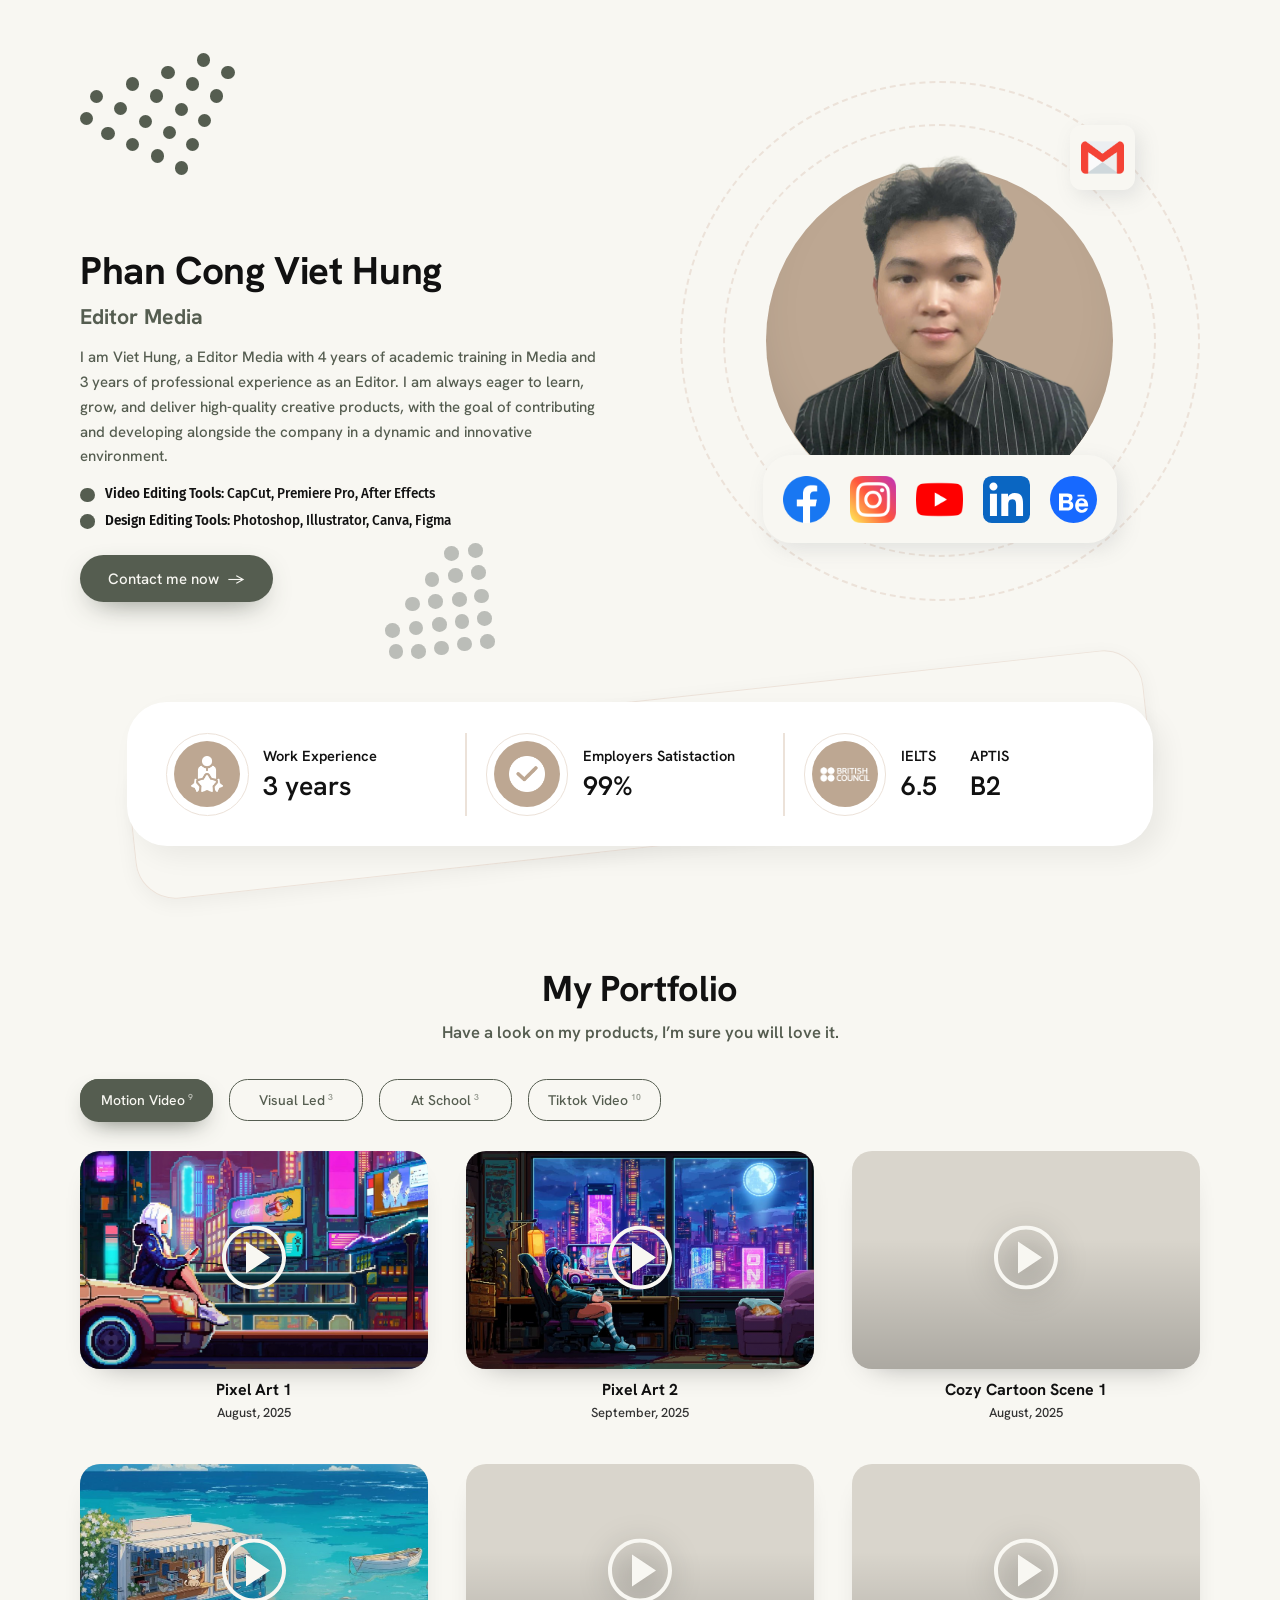
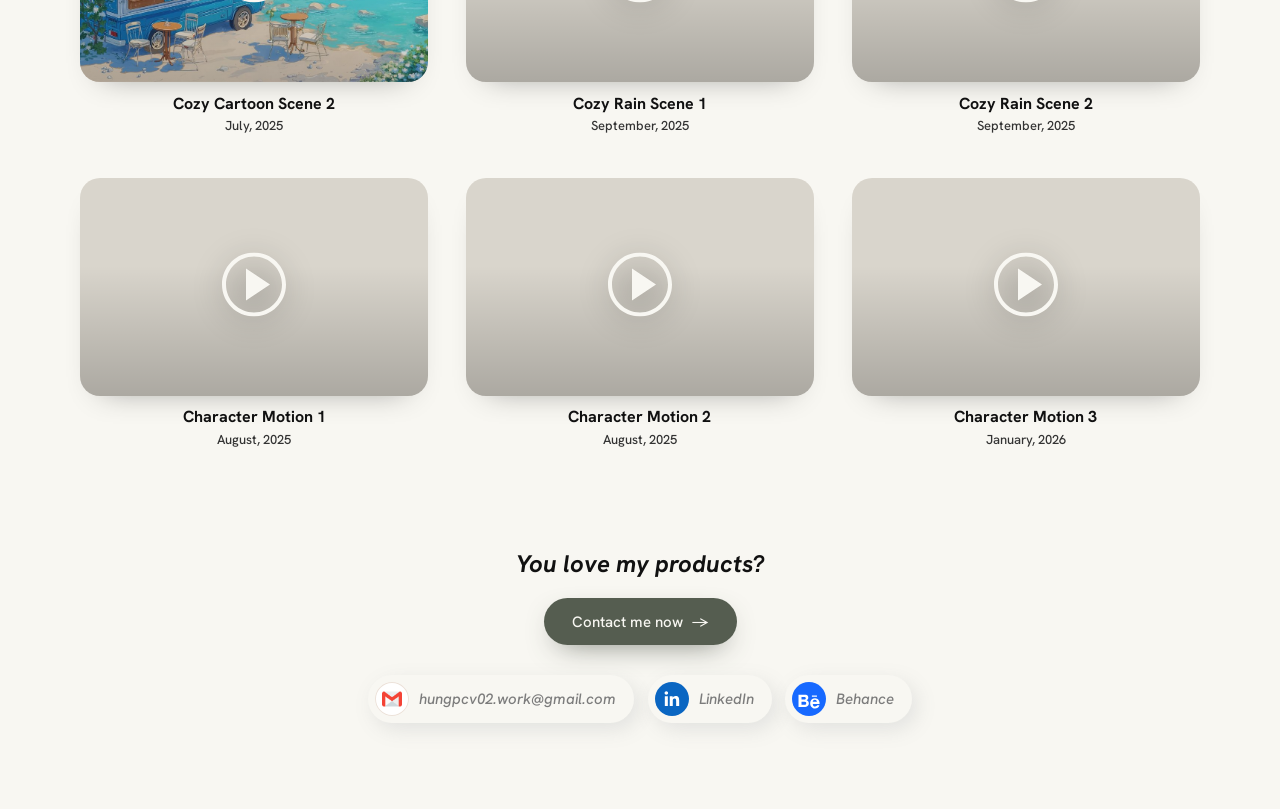
==== commit 0e9c5ab9: "Portfolio: bỏ số điện thoại Co-Authored-By: Claude Opus 5.5 <noreply@anthropic.com>" ====
--- a/Phan Công Việt Hùng/Portfolio/Phan-Cong-Viet-Hung-Portfolio.html
+++ b/Phan Công Việt Hùng/Portfolio/Phan-Cong-Viet-Hung-Portfolio.html
@@ -329,12 +329,6 @@
           <a class="be" style="--i:4" href="https://www.behance.net/vithng31" target="_blank" rel="noopener" aria-label="Behance"><img src="assets/icon-behance.svg" alt="" width="128" height="128"></a>
         </div>
       </div>
-      <div class="layer l-phone" data-depth="30">
-        <a class="phone box" href="tel:+84969163864">
-          <svg viewBox="0 0 56 56" aria-hidden="true"><circle cx="28" cy="28" r="28" fill="#555D50"/><path id="phonePath" fill="#fff" d="M36.1566 43.8269C34.4716 43.8269 32.6971 43.4253 30.863 42.6518C29.0736 41.8933 27.2693 40.8521 25.5098 39.5878C23.7651 38.3086 22.0802 36.8807 20.4846 35.319C18.904 33.7275 17.4725 32.0467 16.205 30.3213C14.9226 28.5365 13.8938 26.7516 13.1631 25.0262C12.3877 23.1819 12 21.397 12 19.7162C12 18.5561 12.2088 17.4554 12.6114 16.4291C13.0289 15.3731 13.6999 14.3914 14.6095 13.5436C15.7577 12.4131 17.0699 11.8479 18.4716 11.8479C19.0531 11.8479 19.6496 11.9818 20.1566 12.2198C20.7381 12.4875 21.2302 12.8891 21.5881 13.4246L25.0475 18.2883C25.3607 18.7197 25.5993 19.1362 25.7633 19.5526C25.9571 19.9988 26.0615 20.4451 26.0615 20.8764C26.0615 21.4416 25.8975 21.9919 25.5843 22.5125C25.3607 22.9141 25.0177 23.3455 24.5853 23.7768L23.5713 24.8329C23.5862 24.8775 23.6011 24.9072 23.616 24.937C23.795 25.2493 24.1528 25.7848 24.8388 26.588C25.5694 27.4209 26.2554 28.1795 26.9413 28.8786C27.8211 29.7413 28.5517 30.4255 29.2377 30.9907C30.0876 31.7046 30.6393 32.0616 30.9674 32.2252L32.0261 31.2287C32.4884 30.7676 32.9357 30.4255 33.3681 30.2024C34.1883 29.6966 35.2321 29.6074 36.2759 30.0387C36.6636 30.2024 37.0811 30.4255 37.5284 30.7378L42.479 34.2481C43.0308 34.6199 43.4334 35.0959 43.672 35.6611C43.8956 36.2263 44 36.7469 44 37.2675C44 37.9814 43.836 38.6954 43.5228 39.3647C43.2097 40.034 42.822 40.6141 42.3299 41.1496C41.48 42.0866 40.5555 42.7559 39.4818 43.1873C38.4529 43.6038 37.3346 43.8269 36.1566 43.8269Z"/></svg>
-          <span>+84969163864</span>
-        </a>
-      </div>
       <div class="layer l-mail" data-depth="34">
         <a class="mail box" href="mailto:hungpcv02.work@gmail.com" aria-label="Email"><img src="assets/icon-gmail.png" alt="" width="256" height="256"></a>
       </div>
@@ -376,10 +370,6 @@
     <h2 data-reveal>You love my products?</h2>
     <a class="btn magnetic" data-reveal style="--d:.08s" href="mailto:hungpcv02.work@gmail.com">Contact me now <span class="arrow">→</span></a>
     <div class="contacts" data-reveal style="--d:.16s">
-      <a class="chip box" href="tel:+84969163864">
-        <span class="ci"><svg viewBox="0 0 56 56" aria-hidden="true"><circle cx="28" cy="28" r="28" fill="#555D50"/><use href="#phonePath"/></svg></span>
-        +84969163864
-      </a>
       <a class="chip box" href="mailto:hungpcv02.work@gmail.com">
         <span class="ci g"><img src="assets/icon-gmail.png" alt="" width="256" height="256"></span>
         hungpcv02.work@gmail.com
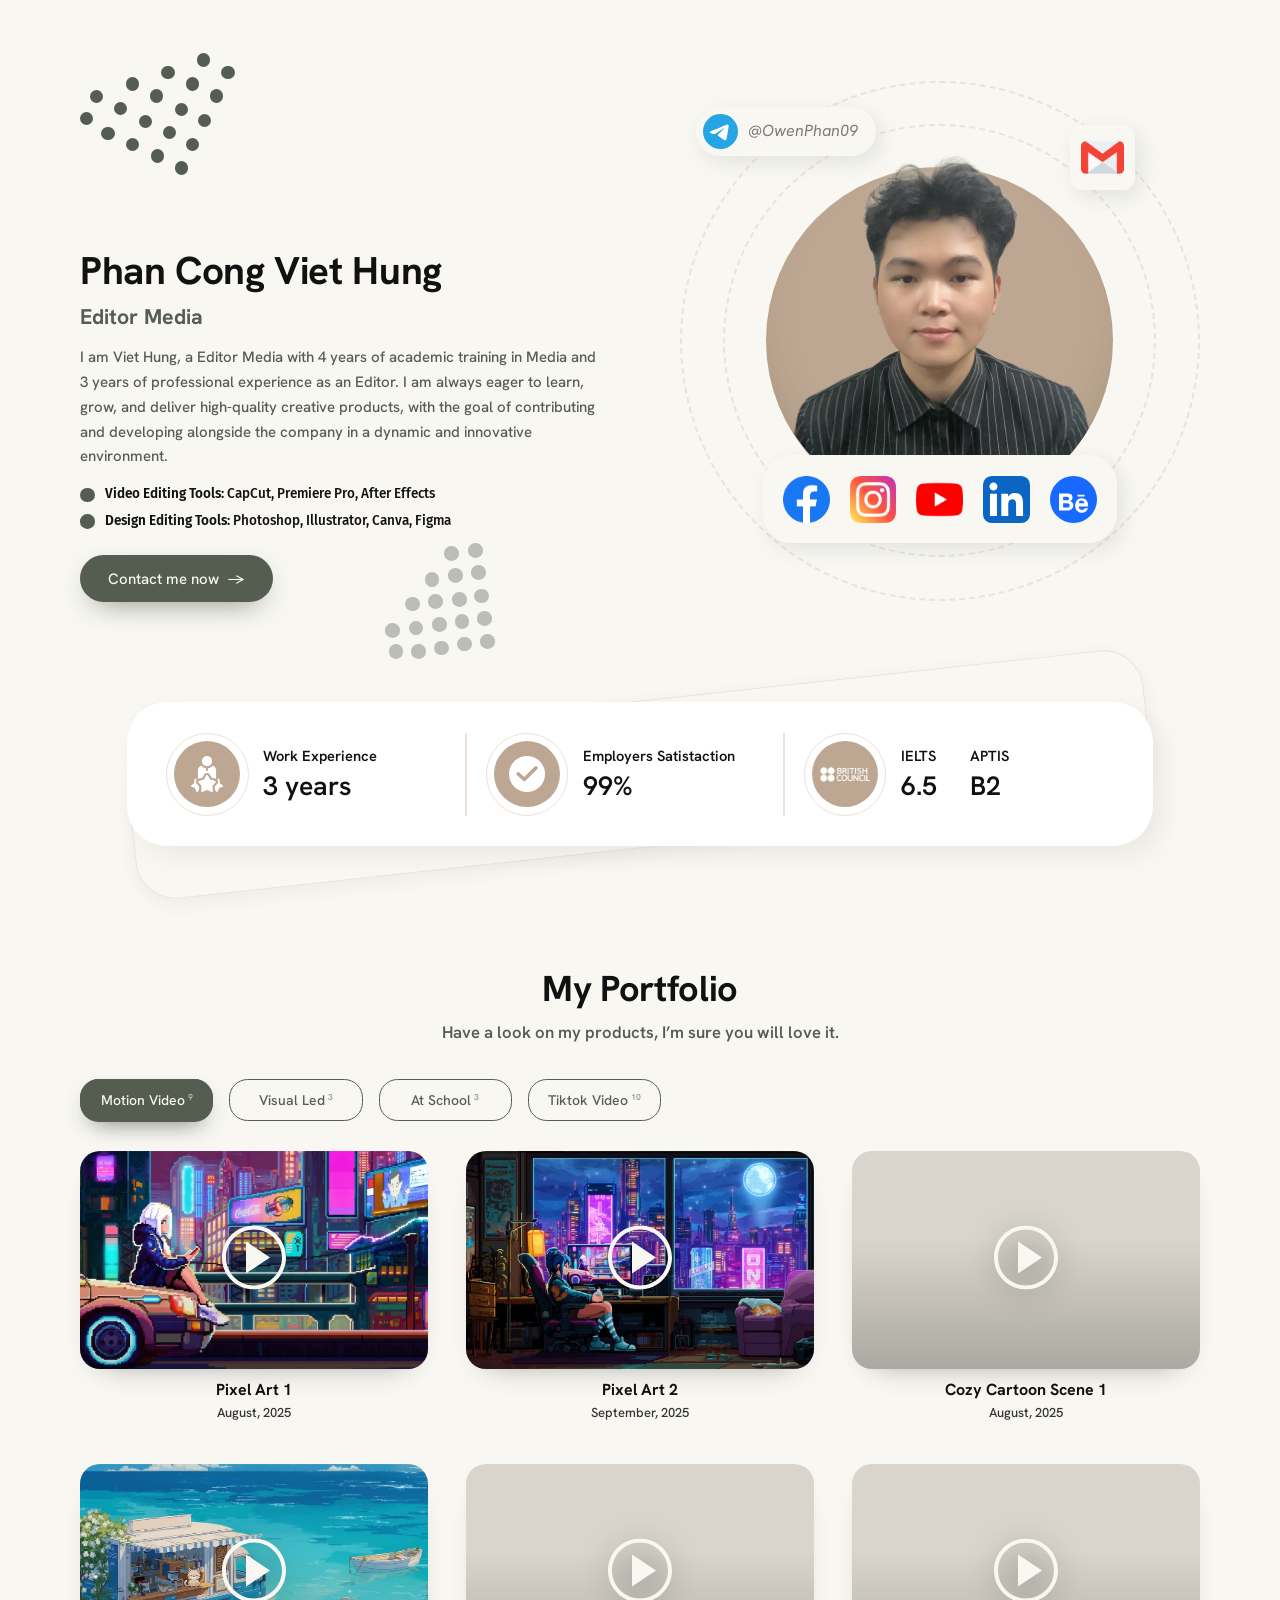
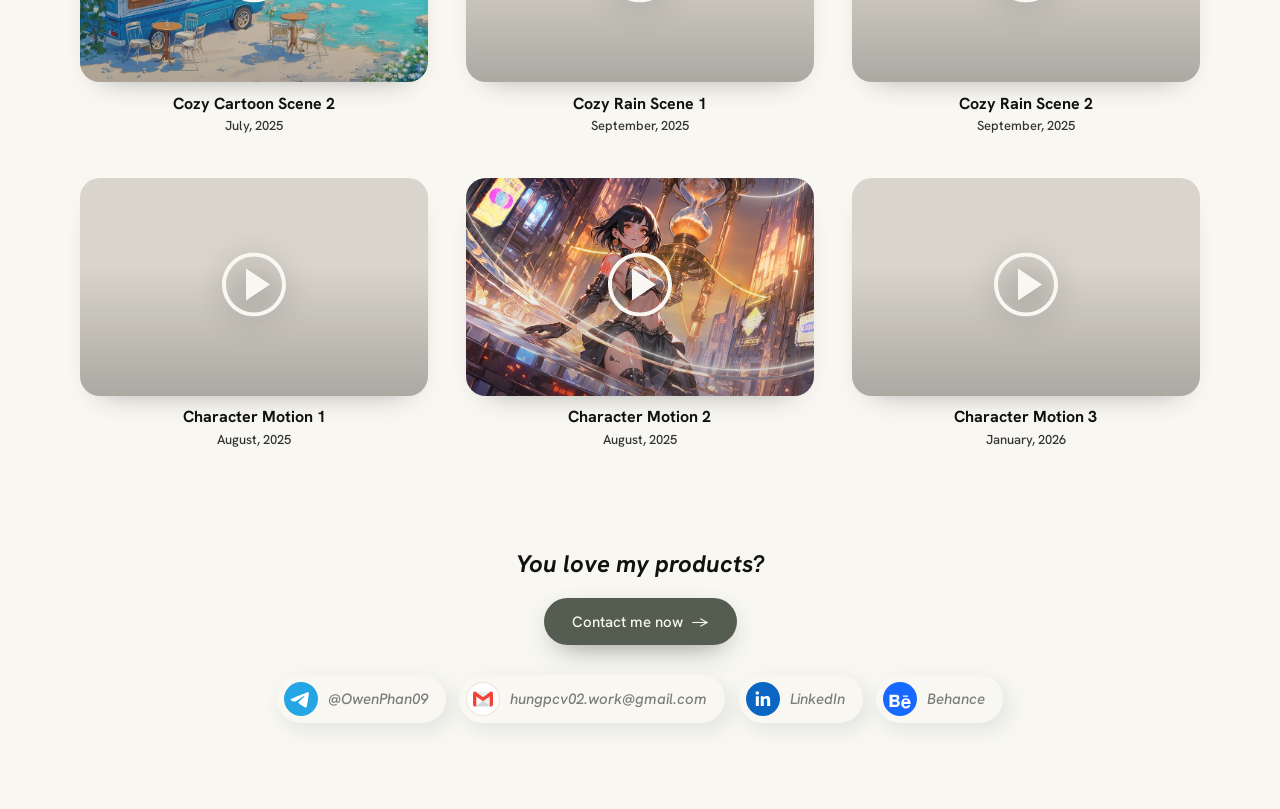
==== commit c13d2a04: "Portfolio: thêm Telegram Co-Authored-By: Claude Opus 5.5 <noreply@anthropic.com>" ====
--- a/Phan Công Việt Hùng/Portfolio/Phan-Cong-Viet-Hung-Portfolio.html
+++ b/Phan Công Việt Hùng/Portfolio/Phan-Cong-Viet-Hung-Portfolio.html
@@ -105,7 +105,7 @@
 .l-phone{left:3%;top:5%;width:auto;height:auto}
 .phone{display:flex;align-items:center;gap:2cqw;width:auto;height:auto;padding:1.4cqw 3.4cqw 1.4cqw 1.4cqw;border-radius:999px;white-space:nowrap;transition:scale .4s var(--spring)}
 .phone:hover{scale:1.05}
-.phone svg{flex:none;width:6.6cqw;height:6.6cqw}
+.phone svg,.phone img{flex:none;width:6.6cqw;height:6.6cqw}
 .phone span{font-style:italic;font-size:3.1cqw;line-height:1;color:var(--grey)}
 .l-mail{left:75%;top:8.438%;width:12.5%;aspect-ratio:1}
 .mail{display:grid!important;place-items:center;border-radius:calc(18 * var(--u));transition:scale .4s var(--spring),rotate .4s var(--spring)}
@@ -329,6 +329,12 @@
           <a class="be" style="--i:4" href="https://www.behance.net/vithng31" target="_blank" rel="noopener" aria-label="Behance"><img src="assets/icon-behance.svg" alt="" width="128" height="128"></a>
         </div>
       </div>
+      <div class="layer l-phone" data-depth="30">
+        <a class="phone box" href="https://t.me/OwenPhan09" target="_blank" rel="noopener" aria-label="Telegram @OwenPhan09">
+          <img src="assets/icon-telegram.svg" alt="" width="56" height="56">
+          <span>@OwenPhan09</span>
+        </a>
+      </div>
       <div class="layer l-mail" data-depth="34">
         <a class="mail box" href="mailto:hungpcv02.work@gmail.com" aria-label="Email"><img src="assets/icon-gmail.png" alt="" width="256" height="256"></a>
       </div>
@@ -370,6 +376,10 @@
     <h2 data-reveal>You love my products?</h2>
     <a class="btn magnetic" data-reveal style="--d:.08s" href="mailto:hungpcv02.work@gmail.com">Contact me now <span class="arrow">→</span></a>
     <div class="contacts" data-reveal style="--d:.16s">
+      <a class="chip box" href="https://t.me/OwenPhan09" target="_blank" rel="noopener">
+        <span class="ci b"><img src="assets/icon-telegram.svg" alt="" width="128" height="128"></span>
+        @OwenPhan09
+      </a>
       <a class="chip box" href="mailto:hungpcv02.work@gmail.com">
         <span class="ci g"><img src="assets/icon-gmail.png" alt="" width="256" height="256"></span>
         hungpcv02.work@gmail.com
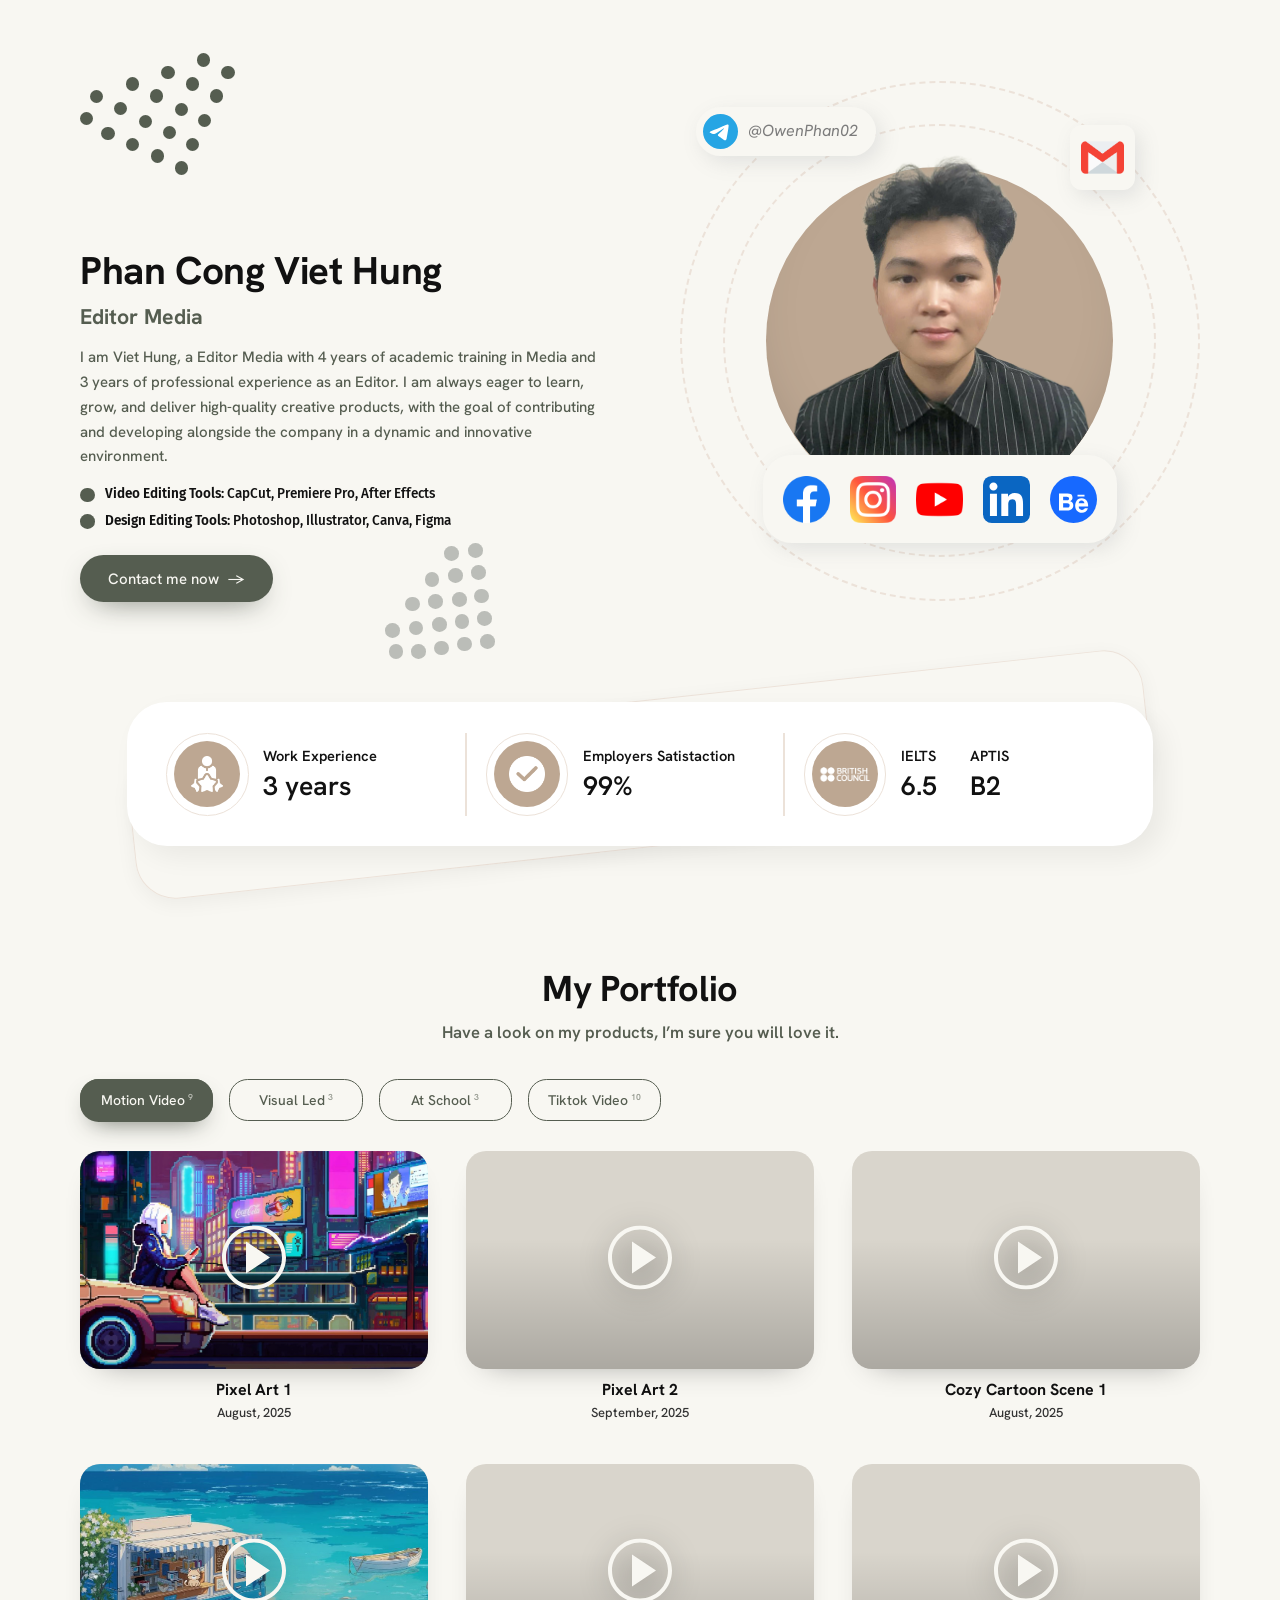
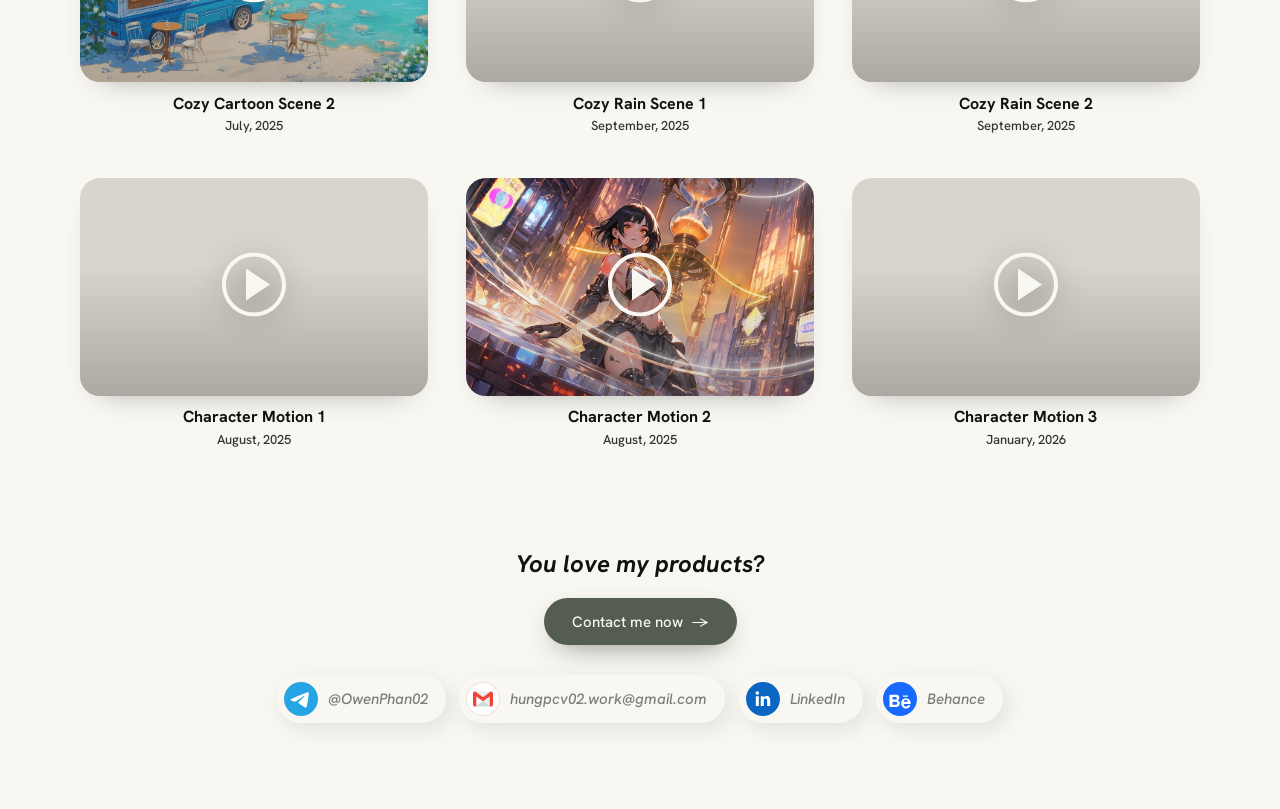
==== commit 01c3fe97: "Đổi toàn bộ liên kết sang OwenPhan02; cập nhật banner Behance và thumbnail LinkedIn Co-Authored-By: " ====
--- a/Phan Công Việt Hùng/Portfolio/Phan-Cong-Viet-Hung-Portfolio.html
+++ b/Phan Công Việt Hùng/Portfolio/Phan-Cong-Viet-Hung-Portfolio.html
@@ -325,14 +325,14 @@
           <a class="fb" style="--i:0" href="https://www.facebook.com/owenphan02/" target="_blank" rel="noopener" aria-label="Facebook"><img src="assets/icon-facebook.png" alt="" width="128" height="128"></a>
           <a class="ig" style="--i:1" aria-label="Instagram"><img src="assets/icon-instagram.png" alt="" width="128" height="128"></a>
           <a class="yt" style="--i:2" aria-label="YouTube"><img src="assets/icon-youtube.png" alt="" width="128" height="128"></a>
-          <a class="li" style="--i:3" href="https://www.linkedin.com/in/vi%E1%BB%87t-h%C3%B9ng-phan-c%C3%B4ng-b1b479398/" target="_blank" rel="noopener" aria-label="LinkedIn"><img src="assets/icon-linkedin.svg" alt="" width="128" height="128"></a>
-          <a class="be" style="--i:4" href="https://www.behance.net/vithng31" target="_blank" rel="noopener" aria-label="Behance"><img src="assets/icon-behance.svg" alt="" width="128" height="128"></a>
+          <a class="li" style="--i:3" href="https://www.linkedin.com/in/owenphan02/" target="_blank" rel="noopener" aria-label="LinkedIn"><img src="assets/icon-linkedin.svg" alt="" width="128" height="128"></a>
+          <a class="be" style="--i:4" href="https://www.behance.net/OwenPhan02" target="_blank" rel="noopener" aria-label="Behance"><img src="assets/icon-behance.svg" alt="" width="128" height="128"></a>
         </div>
       </div>
       <div class="layer l-phone" data-depth="30">
-        <a class="phone box" href="https://t.me/OwenPhan09" target="_blank" rel="noopener" aria-label="Telegram @OwenPhan09">
+        <a class="phone box" href="https://t.me/OwenPhan02" target="_blank" rel="noopener" aria-label="Telegram @OwenPhan02">
           <img src="assets/icon-telegram.svg" alt="" width="56" height="56">
-          <span>@OwenPhan09</span>
+          <span>@OwenPhan02</span>
         </a>
       </div>
       <div class="layer l-mail" data-depth="34">
@@ -376,19 +376,19 @@
     <h2 data-reveal>You love my products?</h2>
     <a class="btn magnetic" data-reveal style="--d:.08s" href="mailto:hungpcv02.work@gmail.com">Contact me now <span class="arrow">→</span></a>
     <div class="contacts" data-reveal style="--d:.16s">
-      <a class="chip box" href="https://t.me/OwenPhan09" target="_blank" rel="noopener">
+      <a class="chip box" href="https://t.me/OwenPhan02" target="_blank" rel="noopener">
         <span class="ci b"><img src="assets/icon-telegram.svg" alt="" width="128" height="128"></span>
-        @OwenPhan09
+        @OwenPhan02
       </a>
       <a class="chip box" href="mailto:hungpcv02.work@gmail.com">
         <span class="ci g"><img src="assets/icon-gmail.png" alt="" width="256" height="256"></span>
         hungpcv02.work@gmail.com
       </a>
-      <a class="chip box" href="https://www.linkedin.com/in/vi%E1%BB%87t-h%C3%B9ng-phan-c%C3%B4ng-b1b479398/" target="_blank" rel="noopener">
+      <a class="chip box" href="https://www.linkedin.com/in/owenphan02/" target="_blank" rel="noopener">
         <span class="ci b"><img src="assets/icon-linkedin-round.svg" alt="" width="128" height="128"></span>
         LinkedIn
       </a>
-      <a class="chip box" href="https://www.behance.net/vithng31" target="_blank" rel="noopener">
+      <a class="chip box" href="https://www.behance.net/OwenPhan02" target="_blank" rel="noopener">
         <span class="ci b"><img src="assets/icon-behance.svg" alt="" width="128" height="128"></span>
         Behance
       </a>
